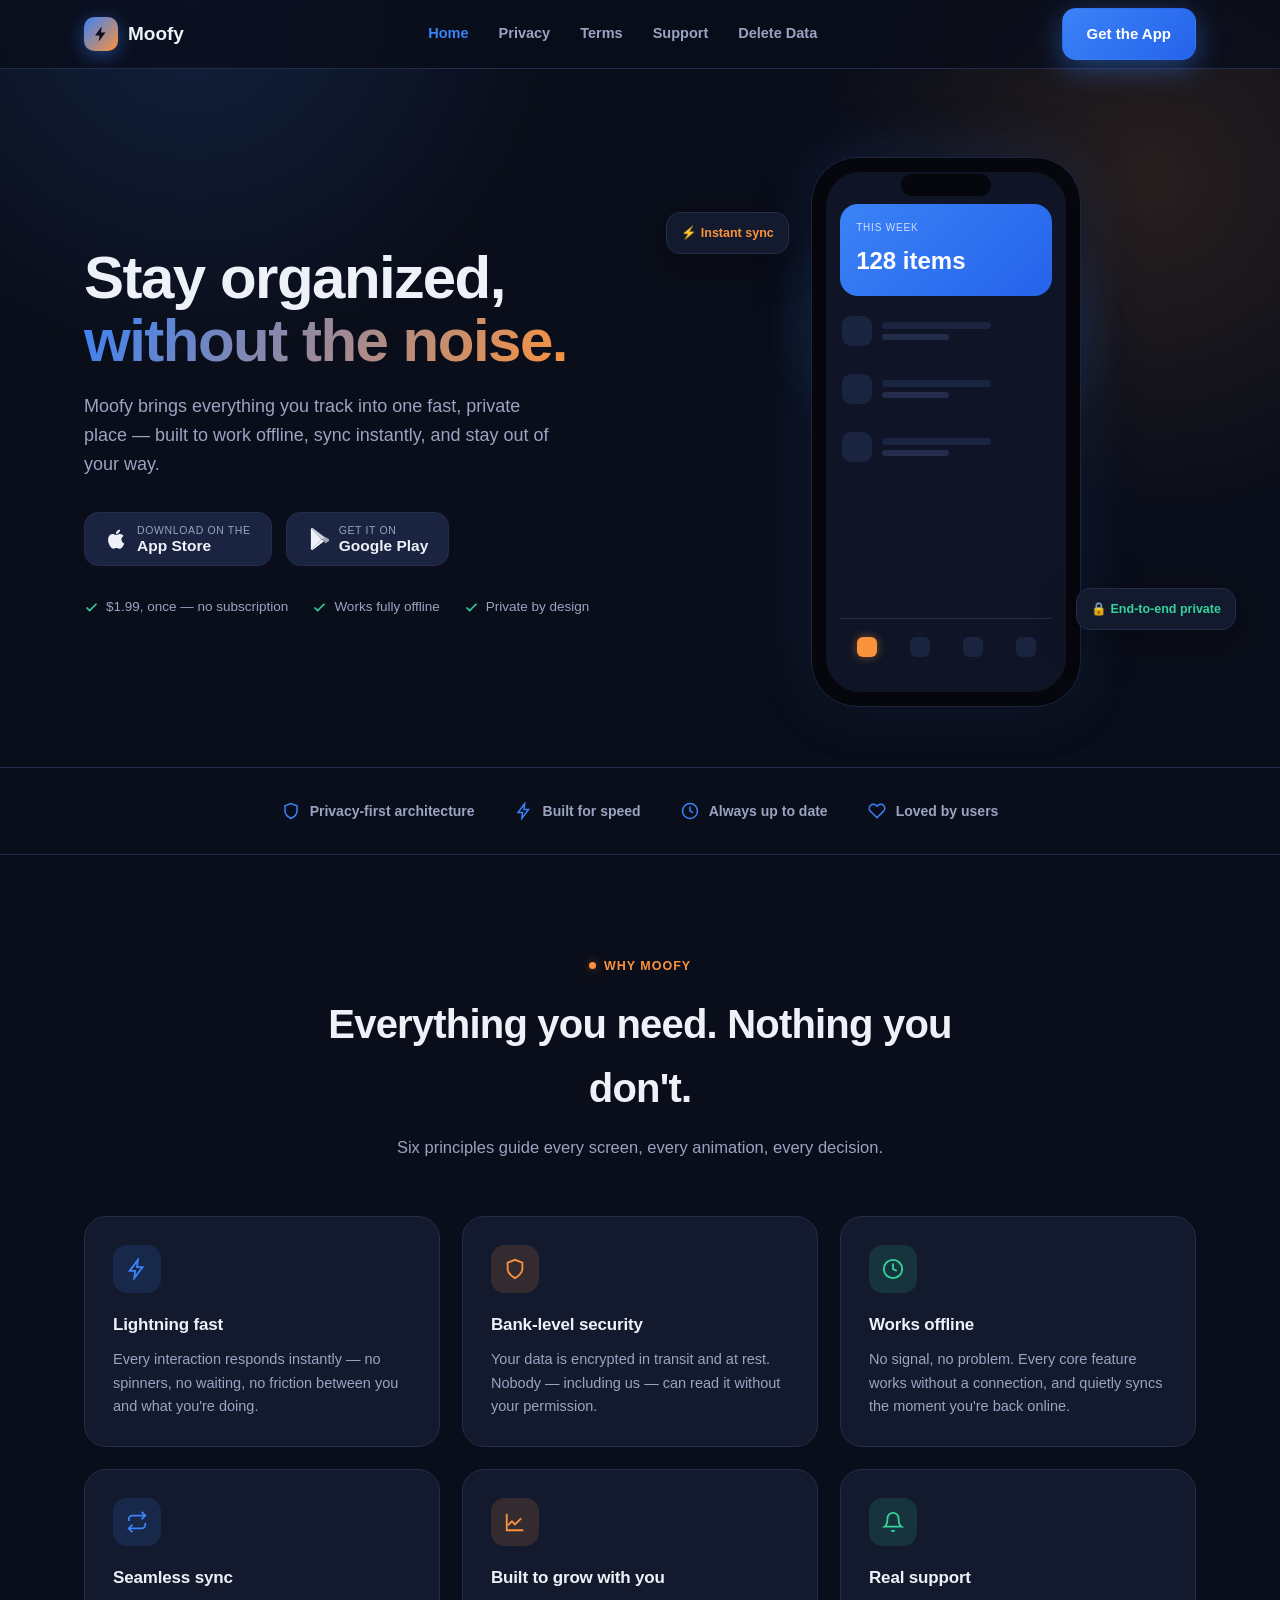
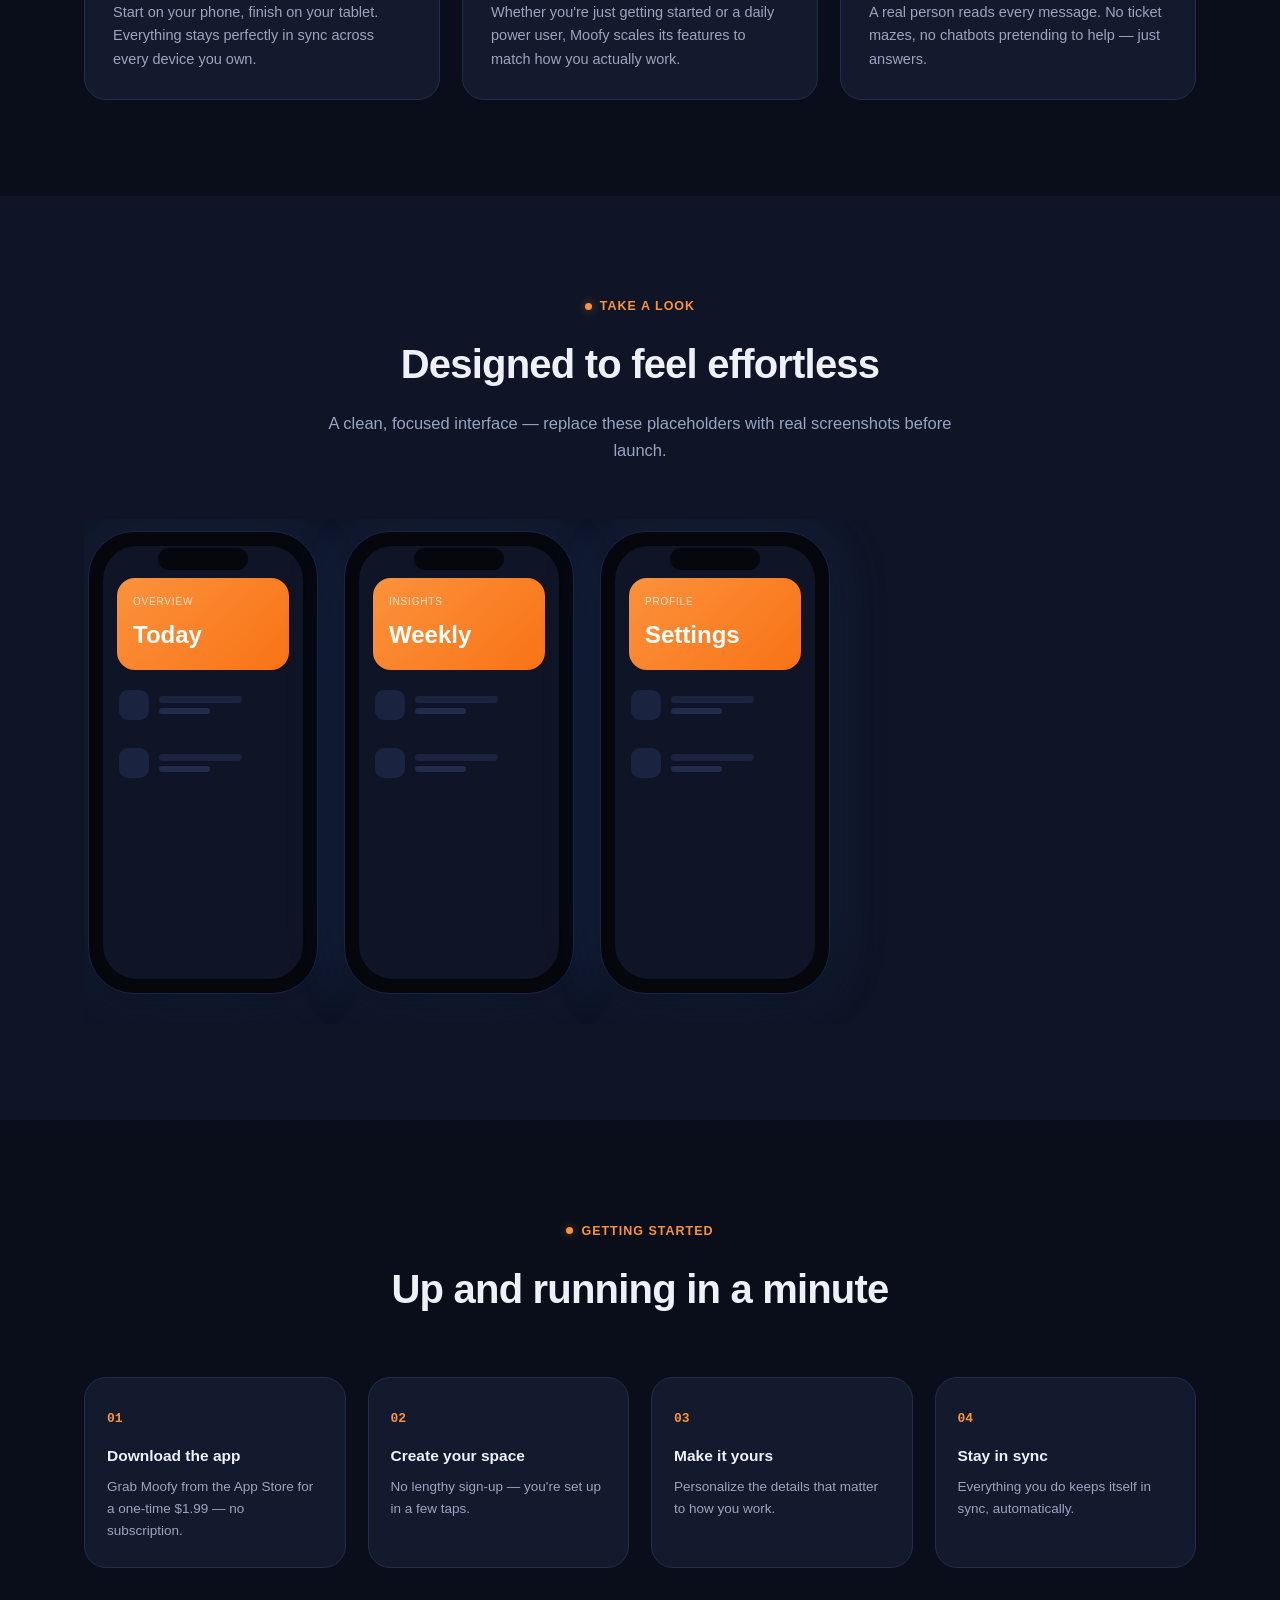
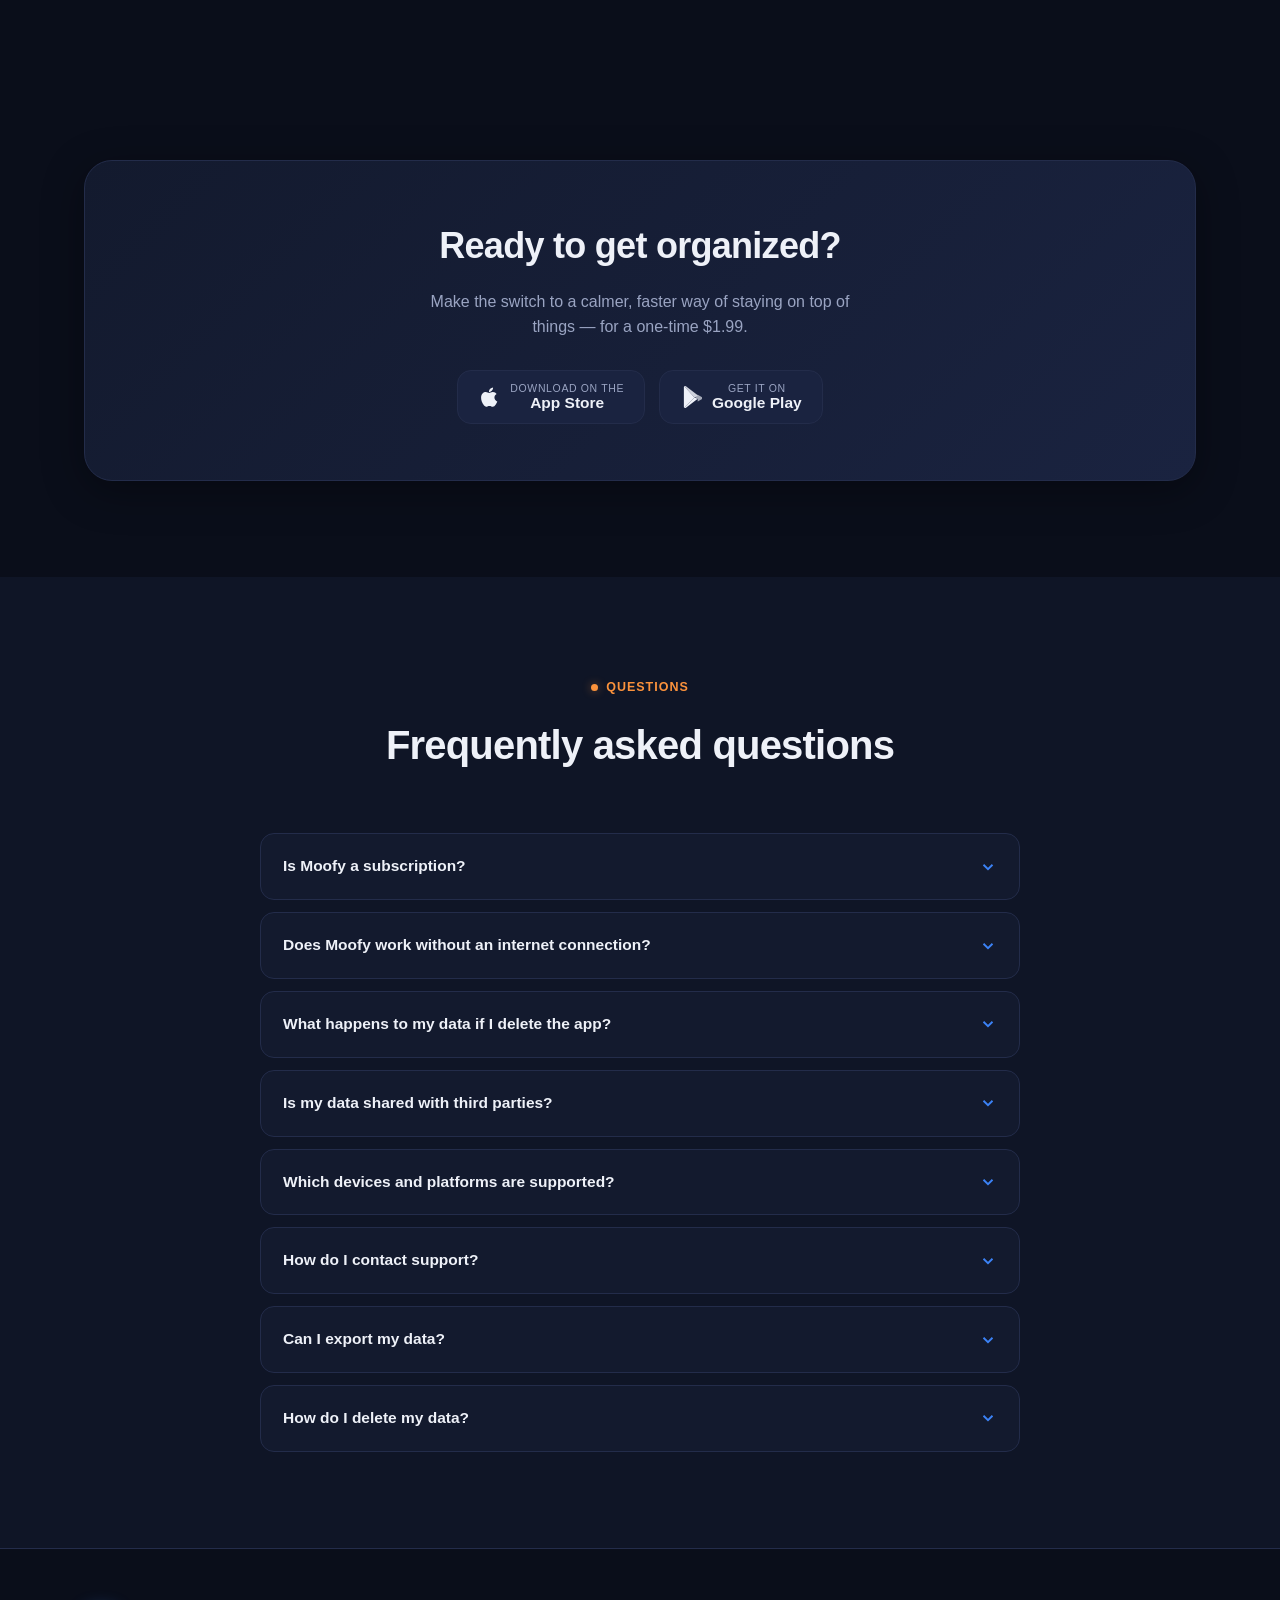
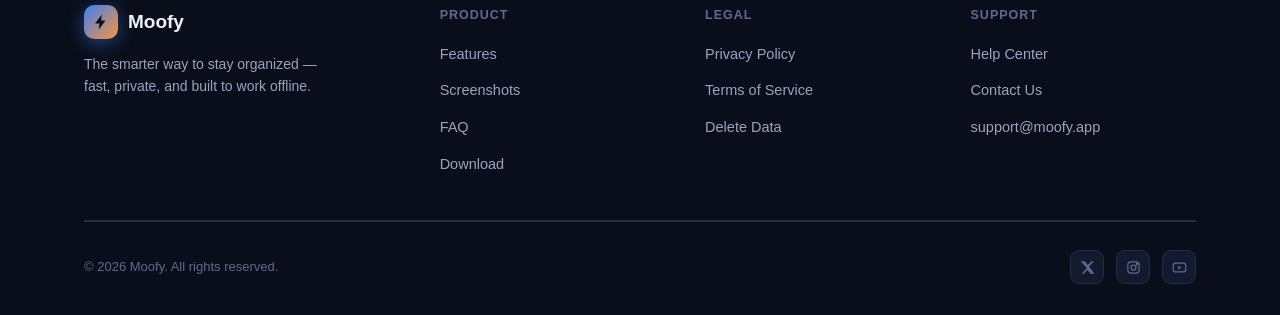
==== index.html @ 9ff7795d "Publish Moofy website Landing page, Privacy Policy, Terms of Service, Support, and Delete Data pages" ====
<!doctype html>
<html lang="en">
<head>
<meta charset="UTF-8" />
<meta name="viewport" content="width=device-width, initial-scale=1.0" />
<title>Moofy — The Smarter Way to Stay Organized</title>
<meta name="description" content="Moofy is a fast, secure, offline-ready app that keeps your data private and in sync everywhere. A one-time $1.99 purchase — no subscription, ever." />
<link rel="stylesheet" href="assets/css/style.css" />
</head>
<body>

<!-- ==========================================================================
     NAV — shared markup, repeated (not templated) on every page so the site
     works as plain static files with zero build step.
     ========================================================================== -->
<nav class="site-nav">
  <div class="wrap">
    <a class="brand" href="index.html">
      <span class="brand-mark">
        <svg viewBox="0 0 24 24" fill="none" stroke="#0a0e1a" stroke-width="2.5" stroke-linecap="round" stroke-linejoin="round">
          <path d="M13 2 4 14h6l-1 8 9-12h-6z" fill="#0a0e1a" stroke="none" />
        </svg>
      </span>
      Moofy
    </a>
    <ul class="nav-links" id="nav-links">
      <li><a href="index.html">Home</a></li>
      <li><a href="privacy.html">Privacy</a></li>
      <li><a href="terms.html">Terms</a></li>
      <li><a href="support.html">Support</a></li>
      <li><a href="delete-account.html">Delete Data</a></li>
    </ul>
    <div class="nav-cta">
      <a class="btn btn-primary" href="#download">Get the App</a>
    </div>
    <button class="nav-toggle" aria-label="Toggle navigation menu" aria-expanded="false">
      <svg viewBox="0 0 24 24" fill="none" stroke="currentColor" stroke-width="2" stroke-linecap="round"><path d="M3 6h18M3 12h18M3 18h18" /></svg>
    </button>
  </div>
</nav>

<!-- ==========================================================================
     HERO
     ========================================================================== -->
<header class="hero">
  <div class="wrap hero-grid">
    <div>
      <h1 class="hero-title">
        Stay organized,<br />
        <span class="gradient-text">without the noise.</span>
      </h1>
      <p class="hero-sub">
        Moofy brings everything you track into one fast, private place — built to work offline,
        sync instantly, and stay out of your way.
      </p>

      <div class="hero-actions" id="download">
        <div class="store-badges">
          <a class="store-badge" href="https://apps.apple.com/app/id6764759098" aria-label="Download on the App Store">
            <svg viewBox="0 0 384 512" fill="currentColor"><path d="M318.7 268.7c-.2-36.7 16.4-64.4 50-84.8-18.8-26.9-47.2-41.7-84.7-44.6-35.5-2.8-74.3 20.7-88.5 20.7-15 0-49.4-19.7-76.4-19.7C63.3 141 8 184.8 8 273.5c0 26.2 4.8 53.3 14.4 81.2 12.8 37.6 59 129.3 107.2 127.8 25.2-.6 43-17.9 75.8-17.9 31.8 0 48.3 17.9 76.4 17.9 48.6-.7 90.4-84.1 102.6-121.8-65.2-30.7-65.7-90-65.7-91.9zm-56.6-164.2c27.3-32.4 24.8-61.9 24-72.5-24.1 1.4-52 16.4-67.9 34.9-17.5 19.8-27.8 44.3-25.6 71.9 26.1 2 49.9-11.4 69.5-34.3z"/></svg>
            <span class="store-text"><small>Download on the</small><strong>App Store</strong></span>
          </a>
          <a class="store-badge" href="#" aria-label="Get it on Google Play">
            <svg viewBox="0 0 512 512" fill="currentColor"><path d="M99.6 8.7C93.4 15 90 24.6 90 37v438c0 12.4 3.4 22 9.6 28.3l1.5 1.4L336 269v-4.1L101.1 7.3l-1.5 1.4z"/><path d="M412 297.3l-76-45.1v-4.4l76-45.1 1.7 1 90 51.1c25.7 14.6 25.7 38.5 0 53.1l-90 51.1-1.7-1z" opacity="0.65"/><path d="M413.7 296.3 336 265 99.6 503.3c8.8 9.3 23.3 10.5 39.6 1.2l274.5-208.2z"/><path d="M413.7 215.7 139.2 7.5C122.9-1.8 108.4-.6 99.6 8.7L336 265l77.7-49.3z" opacity="0.85"/></svg>
            <span class="store-text"><small>Get it on</small><strong>Google Play</strong></span>
          </a>
        </div>
      </div>

      <div class="hero-meta">
        <span><svg viewBox="0 0 24 24" fill="none" stroke="currentColor" stroke-width="2.5"><path d="M20 6L9 17l-5-5"/></svg> $1.99, once — no subscription</span>
        <span><svg viewBox="0 0 24 24" fill="none" stroke="currentColor" stroke-width="2.5"><path d="M20 6L9 17l-5-5"/></svg> Works fully offline</span>
        <span><svg viewBox="0 0 24 24" fill="none" stroke="currentColor" stroke-width="2.5"><path d="M20 6L9 17l-5-5"/></svg> Private by design</span>
      </div>
    </div>

    <div class="phone-stage">
      <div class="phone-glow" aria-hidden="true"></div>
      <div class="hero-float a">⚡ Instant sync</div>
      <div class="hero-float b">🔒 End-to-end private</div>
      <div class="phone">
        <div class="phone-screen">
          <div class="phone-notch"></div>
          <div class="phone-body">
            <div class="phone-card">
              <div class="label">This Week</div>
              <div class="value">128 items</div>
            </div>
            <div class="phone-row"><div class="dot" style="background:#1a2340"></div><div class="lines"><div class="l1"></div><div class="l2"></div></div></div>
            <div class="phone-row"><div class="dot" style="background:#1a2340"></div><div class="lines"><div class="l1"></div><div class="l2"></div></div></div>
            <div class="phone-row"><div class="dot" style="background:#1a2340"></div><div class="lines"><div class="l1"></div><div class="l2"></div></div></div>
            <div class="phone-tabbar"><span></span><span></span><span></span><span></span></div>
          </div>
        </div>
      </div>
    </div>
  </div>
</header>

<!-- ==========================================================================
     TRUST BAR
     ========================================================================== -->
<div class="trust-bar">
  <div class="wrap">
    <div class="trust-item"><svg viewBox="0 0 24 24" fill="none" stroke="currentColor" stroke-width="2"><path d="M12 22s8-4 8-10V5l-8-3-8 3v7c0 6 8 10 8 10z"/></svg> Privacy-first architecture</div>
    <div class="trust-item"><svg viewBox="0 0 24 24" fill="none" stroke="currentColor" stroke-width="2"><path d="M13 2 4 14h6l-1 8 9-12h-6z"/></svg> Built for speed</div>
    <div class="trust-item"><svg viewBox="0 0 24 24" fill="none" stroke="currentColor" stroke-width="2"><circle cx="12" cy="12" r="10"/><path d="M12 6v6l4 2"/></svg> Always up to date</div>
    <div class="trust-item"><svg viewBox="0 0 24 24" fill="none" stroke="currentColor" stroke-width="2"><path d="M20.8 4.6a5.5 5.5 0 0 0-7.8 0L12 5.6l-1-1a5.5 5.5 0 0 0-7.8 7.8l1 1L12 21l7.8-7.8 1-1a5.5 5.5 0 0 0 0-7.6z"/></svg> Loved by users</div>
  </div>
</div>

<!-- ==========================================================================
     FEATURES
     ========================================================================== -->
<section id="features">
  <div class="wrap">
    <div class="section-head" data-reveal>
      <div class="kicker">Why Moofy</div>
      <h2>Everything you need. Nothing you don't.</h2>
      <p>Six principles guide every screen, every animation, every decision.</p>
    </div>

    <div class="features-grid">
      <div class="feature-card" data-reveal>
        <div class="feature-icon" style="background:rgba(59,130,246,0.14)">
          <svg viewBox="0 0 24 24" fill="none" stroke="#3b82f6" stroke-width="2"><path d="M13 2 4 14h6l-1 8 9-12h-6z"/></svg>
        </div>
        <h3>Lightning fast</h3>
        <p>Every interaction responds instantly — no spinners, no waiting, no friction between you and what you're doing.</p>
      </div>

      <div class="feature-card" data-reveal>
        <div class="feature-icon" style="background:rgba(251,146,60,0.14)">
          <svg viewBox="0 0 24 24" fill="none" stroke="#fb923c" stroke-width="2"><path d="M12 22s8-4 8-10V5l-8-3-8 3v7c0 6 8 10 8 10z"/></svg>
        </div>
        <h3>Bank-level security</h3>
        <p>Your data is encrypted in transit and at rest. Nobody — including us — can read it without your permission.</p>
      </div>

      <div class="feature-card" data-reveal>
        <div class="feature-icon" style="background:rgba(52,211,153,0.14)">
          <svg viewBox="0 0 24 24" fill="none" stroke="#34d399" stroke-width="2"><path d="M12 2a10 10 0 100 20 10 10 0 000-20z"/><path d="M12 6v6l4 2"/></svg>
        </div>
        <h3>Works offline</h3>
        <p>No signal, no problem. Every core feature works without a connection, and quietly syncs the moment you're back online.</p>
      </div>

      <div class="feature-card" data-reveal>
        <div class="feature-icon" style="background:rgba(59,130,246,0.14)">
          <svg viewBox="0 0 24 24" fill="none" stroke="#3b82f6" stroke-width="2"><path d="M17 1l4 4-4 4"/><path d="M3 11V9a4 4 0 014-4h14"/><path d="M7 23l-4-4 4-4"/><path d="M21 13v2a4 4 0 01-4 4H3"/></svg>
        </div>
        <h3>Seamless sync</h3>
        <p>Start on your phone, finish on your tablet. Everything stays perfectly in sync across every device you own.</p>
      </div>

      <div class="feature-card" data-reveal>
        <div class="feature-icon" style="background:rgba(251,146,60,0.14)">
          <svg viewBox="0 0 24 24" fill="none" stroke="#fb923c" stroke-width="2"><path d="M3 3v18h18"/><path d="M18.7 8 12 14.7l-3.3-3.4L4 15.7"/></svg>
        </div>
        <h3>Built to grow with you</h3>
        <p>Whether you're just getting started or a daily power user, Moofy scales its features to match how you actually work.</p>
      </div>

      <div class="feature-card" data-reveal>
        <div class="feature-icon" style="background:rgba(52,211,153,0.14)">
          <svg viewBox="0 0 24 24" fill="none" stroke="#34d399" stroke-width="2"><path d="M18 8a6 6 0 00-12 0c0 7-3 9-3 9h18s-3-2-3-9"/><path d="M13.73 21a2 2 0 01-3.46 0"/></svg>
        </div>
        <h3>Real support</h3>
        <p>A real person reads every message. No ticket mazes, no chatbots pretending to help — just answers.</p>
      </div>
    </div>
  </div>
</section>

<!-- ==========================================================================
     SCREENSHOTS
     ========================================================================== -->
<section id="screenshots" style="background:var(--bg-elevated)">
  <div class="wrap">
    <div class="section-head" data-reveal>
      <div class="kicker">Take a look</div>
      <h2>Designed to feel effortless</h2>
      <p>A clean, focused interface — replace these placeholders with real screenshots before launch.</p>
    </div>

    <div class="screens-strip" data-reveal>
      <div class="phone">
        <div class="phone-screen">
          <div class="phone-notch"></div>
          <div class="phone-body">
            <div class="phone-card"><div class="label">Overview</div><div class="value">Today</div></div>
            <div class="phone-row"><div class="dot" style="background:#1a2340"></div><div class="lines"><div class="l1"></div><div class="l2"></div></div></div>
            <div class="phone-row"><div class="dot" style="background:#1a2340"></div><div class="lines"><div class="l1"></div><div class="l2"></div></div></div>
          </div>
        </div>
      </div>
      <div class="phone">
        <div class="phone-screen">
          <div class="phone-notch"></div>
          <div class="phone-body">
            <div class="phone-card"><div class="label">Insights</div><div class="value">Weekly</div></div>
            <div class="phone-row"><div class="dot" style="background:#1a2340"></div><div class="lines"><div class="l1"></div><div class="l2"></div></div></div>
            <div class="phone-row"><div class="dot" style="background:#1a2340"></div><div class="lines"><div class="l1"></div><div class="l2"></div></div></div>
          </div>
        </div>
      </div>
      <div class="phone">
        <div class="phone-screen">
          <div class="phone-notch"></div>
          <div class="phone-body">
            <div class="phone-card"><div class="label">Profile</div><div class="value">Settings</div></div>
            <div class="phone-row"><div class="dot" style="background:#1a2340"></div><div class="lines"><div class="l1"></div><div class="l2"></div></div></div>
            <div class="phone-row"><div class="dot" style="background:#1a2340"></div><div class="lines"><div class="l1"></div><div class="l2"></div></div></div>
          </div>
        </div>
      </div>
    </div>
  </div>
</section>

<!-- ==========================================================================
     HOW IT WORKS
     ========================================================================== -->
<section id="how-it-works">
  <div class="wrap">
    <div class="section-head" data-reveal>
      <div class="kicker">Getting started</div>
      <h2>Up and running in a minute</h2>
    </div>

    <div class="steps-grid">
      <div class="step-card" data-reveal>
        <span class="step-num">01</span>
        <h3>Download the app</h3>
        <p>Grab Moofy from the App Store for a one-time $1.99 — no subscription.</p>
      </div>
      <div class="step-card" data-reveal>
        <span class="step-num">02</span>
        <h3>Create your space</h3>
        <p>No lengthy sign-up — you're set up in a few taps.</p>
      </div>
      <div class="step-card" data-reveal>
        <span class="step-num">03</span>
        <h3>Make it yours</h3>
        <p>Personalize the details that matter to how you work.</p>
      </div>
      <div class="step-card" data-reveal>
        <span class="step-num">04</span>
        <h3>Stay in sync</h3>
        <p>Everything you do keeps itself in sync, automatically.</p>
      </div>
    </div>
  </div>
</section>

<!-- ==========================================================================
     CTA BAND
     ========================================================================== -->
<section>
  <div class="wrap">
    <div class="cta-band" data-reveal>
      <h2>Ready to get organized?</h2>
      <p>Make the switch to a calmer, faster way of staying on top of things — for a one-time $1.99.</p>
      <div class="store-badges">
        <a class="store-badge" href="https://apps.apple.com/app/id6764759098" aria-label="Download on the App Store">
          <svg viewBox="0 0 384 512" fill="currentColor"><path d="M318.7 268.7c-.2-36.7 16.4-64.4 50-84.8-18.8-26.9-47.2-41.7-84.7-44.6-35.5-2.8-74.3 20.7-88.5 20.7-15 0-49.4-19.7-76.4-19.7C63.3 141 8 184.8 8 273.5c0 26.2 4.8 53.3 14.4 81.2 12.8 37.6 59 129.3 107.2 127.8 25.2-.6 43-17.9 75.8-17.9 31.8 0 48.3 17.9 76.4 17.9 48.6-.7 90.4-84.1 102.6-121.8-65.2-30.7-65.7-90-65.7-91.9zm-56.6-164.2c27.3-32.4 24.8-61.9 24-72.5-24.1 1.4-52 16.4-67.9 34.9-17.5 19.8-27.8 44.3-25.6 71.9 26.1 2 49.9-11.4 69.5-34.3z"/></svg>
          <span class="store-text"><small>Download on the</small><strong>App Store</strong></span>
        </a>
        <a class="store-badge" href="#" aria-label="Get it on Google Play">
          <svg viewBox="0 0 512 512" fill="currentColor"><path d="M99.6 8.7C93.4 15 90 24.6 90 37v438c0 12.4 3.4 22 9.6 28.3l1.5 1.4L336 269v-4.1L101.1 7.3l-1.5 1.4z"/><path d="M412 297.3l-76-45.1v-4.4l76-45.1 1.7 1 90 51.1c25.7 14.6 25.7 38.5 0 53.1l-90 51.1-1.7-1z" opacity="0.65"/><path d="M413.7 296.3 336 265 99.6 503.3c8.8 9.3 23.3 10.5 39.6 1.2l274.5-208.2z"/><path d="M413.7 215.7 139.2 7.5C122.9-1.8 108.4-.6 99.6 8.7L336 265l77.7-49.3z" opacity="0.85"/></svg>
          <span class="store-text"><small>Get it on</small><strong>Google Play</strong></span>
        </a>
      </div>
    </div>
  </div>
</section>

<!-- ==========================================================================
     FAQ
     ========================================================================== -->
<section id="faq" style="background:var(--bg-elevated)">
  <div class="wrap">
    <div class="section-head" data-reveal>
      <div class="kicker">Questions</div>
      <h2>Frequently asked questions</h2>
    </div>

    <div class="faq-list" data-reveal>
      <div class="faq-item">
        <button class="faq-question" aria-expanded="false">
          Is Moofy a subscription?
          <svg class="chev" viewBox="0 0 24 24" fill="none" stroke="currentColor" stroke-width="2.5"><path d="M6 9l6 6 6-6"/></svg>
        </button>
        <div class="faq-answer"><div class="faq-answer-inner">No — Moofy is a single one-time purchase. Every feature is included from the moment you buy it, with no subscription and no separate unlock.</div></div>
      </div>

      <div class="faq-item">
        <button class="faq-question" aria-expanded="false">
          Does Moofy work without an internet connection?
          <svg class="chev" viewBox="0 0 24 24" fill="none" stroke="currentColor" stroke-width="2.5"><path d="M6 9l6 6 6-6"/></svg>
        </button>
        <div class="faq-answer"><div class="faq-answer-inner">Yes. Core functionality works fully offline. When you're back online, anything you did offline syncs automatically in the background.</div></div>
      </div>

      <div class="faq-item">
        <button class="faq-question" aria-expanded="false">
          What happens to my data if I delete the app?
          <svg class="chev" viewBox="0 0 24 24" fill="none" stroke="currentColor" stroke-width="2.5"><path d="M6 9l6 6 6-6"/></svg>
        </button>
        <div class="faq-answer"><div class="faq-answer-inner">Moofy has no accounts, so simply deleting the app leaves your synced iCloud copy in place in case you reinstall. See our <a class="inline-link" href="delete-account.html">Delete Data</a> page for how to permanently erase everything, in the app or via iCloud.</div></div>
      </div>

      <div class="faq-item">
        <button class="faq-question" aria-expanded="false">
          Is my data shared with third parties?
          <svg class="chev" viewBox="0 0 24 24" fill="none" stroke="currentColor" stroke-width="2.5"><path d="M6 9l6 6 6-6"/></svg>
        </button>
        <div class="faq-answer"><div class="faq-answer-inner">We don't sell your personal data. Any third-party services we use are limited to what's necessary to operate the app (like cloud storage or crash reporting) and are disclosed in our <a class="inline-link" href="privacy.html">Privacy Policy</a>.</div></div>
      </div>

      <div class="faq-item">
        <button class="faq-question" aria-expanded="false">
          Which devices and platforms are supported?
          <svg class="chev" viewBox="0 0 24 24" fill="none" stroke="currentColor" stroke-width="2.5"><path d="M6 9l6 6 6-6"/></svg>
        </button>
        <div class="faq-answer"><div class="faq-answer-inner">Moofy is available on iOS via the App Store and Android via Google Play, with your data kept in sync across both.</div></div>
      </div>

      <div class="faq-item">
        <button class="faq-question" aria-expanded="false">
          How do I contact support?
          <svg class="chev" viewBox="0 0 24 24" fill="none" stroke="currentColor" stroke-width="2.5"><path d="M6 9l6 6 6-6"/></svg>
        </button>
        <div class="faq-answer"><div class="faq-answer-inner">Visit our <a class="inline-link" href="support.html">Support</a> page for the contact form, troubleshooting FAQ, and our direct support email.</div></div>
      </div>

      <div class="faq-item">
        <button class="faq-question" aria-expanded="false">
          Can I export my data?
          <svg class="chev" viewBox="0 0 24 24" fill="none" stroke="currentColor" stroke-width="2.5"><path d="M6 9l6 6 6-6"/></svg>
        </button>
        <div class="faq-answer"><div class="faq-answer-inner">Yes — you can request an export of your data at any time from within the app, or by contacting support directly.</div></div>
      </div>

      <div class="faq-item">
        <button class="faq-question" aria-expanded="false">
          How do I delete my data?
          <svg class="chev" viewBox="0 0 24 24" fill="none" stroke="currentColor" stroke-width="2.5"><path d="M6 9l6 6 6-6"/></svg>
        </button>
        <div class="faq-answer"><div class="faq-answer-inner">Moofy has no accounts, so there's no request to submit — head to our <a class="inline-link" href="delete-account.html">Delete Data</a> page for the direct, in-app way to permanently erase everything yourself.</div></div>
      </div>
    </div>
  </div>
</section>

<!-- ==========================================================================
     FOOTER
     ========================================================================== -->
<footer class="site-footer">
  <div class="wrap">
    <div class="footer-grid">
      <div class="footer-brand">
        <a class="brand" href="index.html">
          <span class="brand-mark">
            <svg viewBox="0 0 24 24" fill="none"><path d="M13 2 4 14h6l-1 8 9-12h-6z" fill="#0a0e1a" /></svg>
          </span>
          Moofy
        </a>
        <p>The smarter way to stay organized — fast, private, and built to work offline.</p>
      </div>

      <div class="footer-col">
        <h4>Product</h4>
        <ul>
          <li><a href="index.html#features">Features</a></li>
          <li><a href="index.html#screenshots">Screenshots</a></li>
          <li><a href="index.html#faq">FAQ</a></li>
          <li><a href="index.html#download">Download</a></li>
        </ul>
      </div>

      <div class="footer-col">
        <h4>Legal</h4>
        <ul>
          <li><a href="privacy.html">Privacy Policy</a></li>
          <li><a href="terms.html">Terms of Service</a></li>
          <li><a href="delete-account.html">Delete Data</a></li>
        </ul>
      </div>

      <div class="footer-col">
        <h4>Support</h4>
        <ul>
          <li><a href="support.html">Help Center</a></li>
          <li><a href="support.html#contact-form">Contact Us</a></li>
          <li><a href="mailto:support@moofy.app">support@moofy.app</a></li>
        </ul>
      </div>
    </div>

    <div class="divider"></div>

    <div class="footer-bottom">
      <span>© <span data-year></span> Moofy. All rights reserved.</span>
      <div class="footer-social">
        <a href="#" aria-label="X (Twitter)"><svg viewBox="0 0 24 24" fill="currentColor"><path d="M18.9 2H22l-7.6 8.7L23.3 22H16.9l-5-6.5L6 22H2.9l8.1-9.3L1 2h6.6l4.5 6 6.8-6z"/></svg></a>
        <a href="#" aria-label="Instagram"><svg viewBox="0 0 24 24" fill="none" stroke="currentColor" stroke-width="2"><rect x="3" y="3" width="18" height="18" rx="5"/><circle cx="12" cy="12" r="4"/><circle cx="17.5" cy="6.5" r="1"/></svg></a>
        <a href="#" aria-label="YouTube"><svg viewBox="0 0 24 24" fill="none" stroke="currentColor" stroke-width="2"><rect x="2" y="5" width="20" height="14" rx="4"/><path d="M10 9l5 3-5 3z" fill="currentColor" stroke="none"/></svg></a>
      </div>
    </div>
  </div>
</footer>

<script src="assets/js/main.js"></script>
</body>
</html>
---- assets/css/style.css ----
/* ==========================================================================
   Nova — Universal App Website Template
   Theme: blue + orange "high-tech" with glow effects
   Vanilla CSS only — no build step, no framework, safe to deploy anywhere.
   ========================================================================== */

/* ---- Design tokens ------------------------------------------------------ */
:root {
  /* Base surfaces */
  --bg: #0a0e1a;
  --bg-elevated: #0f1526;
  --surface: #131a2e;
  --surface-2: #1a2340;
  --border: #232c4a;

  /* Text */
  --text: #eef1f8;
  --text-muted: #9aa4c2;
  --text-faint: #5f6a91;

  /* Brand */
  --blue: #3b82f6;
  --blue-strong: #2563eb;
  --blue-glow: rgba(59, 130, 246, 0.45);
  --orange: #fb923c;
  --orange-strong: #f97316;
  --orange-glow: rgba(251, 146, 60, 0.45);

  /* Semantic */
  --good: #34d399;
  --radius-sm: 8px;
  --radius-md: 14px;
  --radius-lg: 22px;
  --shadow-card: 0 10px 40px rgba(0, 0, 0, 0.35);
  --max-width: 1160px;
}

/* ---- Reset --------------------------------------------------------------- */
*, *::before, *::after { box-sizing: border-box; }
html { scroll-behavior: smooth; }
body {
  margin: 0;
  background: var(--bg);
  color: var(--text);
  font-family: -apple-system, BlinkMacSystemFont, "Segoe UI", Roboto, Helvetica, Arial, sans-serif;
  line-height: 1.6;
  -webkit-font-smoothing: antialiased;
  overflow-x: hidden;
}
img, svg { max-width: 100%; display: block; }
a { color: inherit; text-decoration: none; }
ul { margin: 0; padding: 0; list-style: none; }
h1, h2, h3, h4, p { margin: 0; }
button { font: inherit; cursor: pointer; }

/* Background: subtle radial glow field, fixed so it doesn't repeat per section */
body {
  background-image:
    radial-gradient(600px circle at 15% 0%, rgba(59, 130, 246, 0.16), transparent 60%),
    radial-gradient(600px circle at 90% 20%, rgba(251, 146, 60, 0.12), transparent 55%);
  background-attachment: fixed;
  background-repeat: no-repeat;
}

.wrap {
  max-width: var(--max-width);
  margin: 0 auto;
  padding: 0 24px;
}

.mono {
  font-family: ui-monospace, SFMono-Regular, Menlo, Consolas, monospace;
  letter-spacing: 0.02em;
}

/* ---- Buttons -------------------------------------------------------------- */
.btn {
  display: inline-flex;
  align-items: center;
  justify-content: center;
  gap: 8px;
  padding: 13px 24px;
  border-radius: var(--radius-md);
  font-weight: 700;
  font-size: 15px;
  border: 1px solid transparent;
  transition: transform 0.18s ease, box-shadow 0.18s ease, border-color 0.18s ease;
  white-space: nowrap;
}
.btn:hover { transform: translateY(-2px); }

.btn-primary {
  background: linear-gradient(135deg, var(--blue) 0%, var(--blue-strong) 100%);
  color: #ffffff;
  box-shadow: 0 8px 30px var(--blue-glow);
}
.btn-primary:hover { box-shadow: 0 12px 40px var(--blue-glow); }

.btn-accent {
  background: linear-gradient(135deg, var(--orange) 0%, var(--orange-strong) 100%);
  color: #10131f;
  box-shadow: 0 8px 30px var(--orange-glow);
}
.btn-accent:hover { box-shadow: 0 12px 40px var(--orange-glow); }

.btn-ghost {
  background: var(--surface);
  color: var(--text);
  border-color: var(--border);
}
.btn-ghost:hover { border-color: var(--blue); }

.btn-block { width: 100%; }

/* Store badges (drawn in CSS/SVG — no external image dependency) */
.store-badges { display: flex; flex-wrap: wrap; gap: 14px; }
.store-badge {
  display: inline-flex;
  align-items: center;
  gap: 10px;
  padding: 11px 20px;
  border-radius: var(--radius-md);
  background: var(--surface-2);
  border: 1px solid var(--border);
  transition: border-color 0.18s ease, transform 0.18s ease;
}
.store-badge:hover { border-color: var(--blue); transform: translateY(-2px); }
.store-badge svg { width: 22px; height: 22px; flex-shrink: 0; }
.store-badge .store-text { display: flex; flex-direction: column; line-height: 1.15; }
.store-badge .store-text small { font-size: 10.5px; color: var(--text-muted); text-transform: uppercase; letter-spacing: 0.06em; }
.store-badge .store-text strong { font-size: 15.5px; }

/* ---- Nav ------------------------------------------------------------------ */
.site-nav {
  position: sticky;
  top: 0;
  z-index: 50;
  background: rgba(10, 14, 26, 0.78);
  backdrop-filter: blur(16px);
  -webkit-backdrop-filter: blur(16px);
  border-bottom: 1px solid var(--border);
}
.site-nav .wrap {
  display: flex;
  align-items: center;
  justify-content: space-between;
  height: 68px;
}
.brand {
  display: flex;
  align-items: center;
  gap: 10px;
  font-weight: 800;
  font-size: 19px;
}
.brand-mark {
  width: 34px;
  height: 34px;
  border-radius: 10px;
  background: linear-gradient(135deg, var(--blue) 0%, var(--orange) 100%);
  display: flex;
  align-items: center;
  justify-content: center;
  box-shadow: 0 4px 18px var(--blue-glow);
  flex-shrink: 0;
}
.brand-mark svg { width: 18px; height: 18px; }

.nav-links {
  display: flex;
  align-items: center;
  gap: 30px;
  font-size: 14.5px;
  font-weight: 600;
  color: var(--text-muted);
}
.nav-links a:hover { color: var(--text); }
.nav-links a.active { color: var(--blue); }

.nav-cta { display: flex; align-items: center; gap: 12px; }
.nav-toggle {
  display: none;
  background: transparent;
  border: 1px solid var(--border);
  border-radius: 8px;
  width: 40px;
  height: 40px;
  align-items: center;
  justify-content: center;
  color: var(--text);
}
.nav-toggle svg { width: 20px; height: 20px; }

@media (max-width: 860px) {
  .nav-links {
    position: fixed; inset: 68px 0 0 0; height: calc(100vh - 68px);
    flex-direction: column; align-items: flex-start; gap: 4px;
    background: var(--bg-elevated); padding: 20px 24px;
    transform: translateX(100%); transition: transform 0.25s ease;
    overflow-y: auto;
  }
  .nav-links.open { transform: translateX(0); }
  .nav-links a { width: 100%; padding: 14px 0; border-bottom: 1px solid var(--border); }
  .nav-cta { display: none; }
  .nav-toggle { display: inline-flex; }
}

/* ---- Sections -------------------------------------------------------------- */
section { padding: 96px 0; position: relative; }
.section-head { max-width: 640px; margin: 0 auto 56px; text-align: center; }
.kicker {
  display: inline-flex; align-items: center; gap: 8px;
  font-size: 12.5px; font-weight: 700; letter-spacing: 0.08em; text-transform: uppercase;
  color: var(--orange); margin-bottom: 16px;
}
.kicker::before { content: ""; width: 7px; height: 7px; border-radius: 50%; background: var(--orange); box-shadow: 0 0 10px var(--orange-glow); }
.section-head h2 { font-size: clamp(28px, 3.6vw, 40px); letter-spacing: -0.02em; margin-bottom: 14px; }
.section-head p { font-size: 16.5px; color: var(--text-muted); }

/* ---- Hero -------------------------------------------------------------- */
.hero { padding: 88px 0 60px; overflow: hidden; }
.hero-grid {
  display: grid; grid-template-columns: 1.05fr 0.95fr; gap: 60px; align-items: center;
}
@media (max-width: 900px) { .hero-grid { grid-template-columns: 1fr; gap: 48px; } }

.hero-title {
  font-size: clamp(38px, 5.4vw, 60px); line-height: 1.05; letter-spacing: -0.025em;
  margin-bottom: 20px;
}
.hero-title .gradient-text {
  background: linear-gradient(120deg, var(--blue) 0%, var(--orange) 100%);
  -webkit-background-clip: text; background-clip: text; color: transparent;
}
.hero-sub { font-size: 18px; color: var(--text-muted); max-width: 48ch; margin-bottom: 34px; }
.hero-actions { display: flex; flex-wrap: wrap; gap: 14px; margin-bottom: 30px; }
.hero-meta { display: flex; flex-wrap: wrap; gap: 24px; font-size: 13.5px; color: var(--text-muted); }
.hero-meta span { display: flex; align-items: center; gap: 7px; }
.hero-meta svg { width: 15px; height: 15px; color: var(--good); flex-shrink: 0; }

/* Phone mockup — pure CSS, no external image assets required */
.phone-stage { display: flex; justify-content: center; position: relative; }
.phone-glow {
  position: absolute; width: 340px; height: 340px; border-radius: 50%;
  background: radial-gradient(circle, var(--blue-glow), transparent 70%);
  filter: blur(10px); z-index: 0;
}
.phone {
  position: relative; z-index: 1;
  width: 270px; border-radius: 46px; background: #05070d;
  padding: 14px; box-shadow: var(--shadow-card), 0 0 60px rgba(59, 130, 246, 0.18);
  border: 1px solid #1c2440;
}
.phone-screen {
  border-radius: 34px; overflow: hidden; background: var(--bg-elevated);
  aspect-ratio: 9 / 19.5; display: flex; flex-direction: column;
}
.phone-notch { height: 26px; display: flex; align-items: center; justify-content: center; }
.phone-notch::before { content: ""; width: 90px; height: 22px; border-radius: 12px; background: #05070d; }
.phone-body { flex: 1; padding: 6px 14px 18px; display: flex; flex-direction: column; gap: 12px; }
.phone-card {
  background: linear-gradient(135deg, var(--blue) 0%, var(--blue-strong) 100%);
  border-radius: 18px; padding: 16px; color: #fff;
}
.phone-card .label { font-size: 10px; text-transform: uppercase; letter-spacing: 0.08em; opacity: 0.75; margin-bottom: 6px; }
.phone-card .value { font-size: 24px; font-weight: 800; }
.phone-row { display: flex; align-items: center; gap: 10px; padding: 8px 2px; }
.phone-row .dot { width: 30px; height: 30px; border-radius: 9px; flex-shrink: 0; }
.phone-row .lines { flex: 1; display: flex; flex-direction: column; gap: 5px; }
.phone-row .l1 { height: 7px; width: 65%; border-radius: 4px; background: var(--surface-2); }
.phone-row .l2 { height: 6px; width: 40%; border-radius: 3px; background: var(--border); }
.phone-tabbar { height: 56px; margin-top: auto; display: flex; align-items: center; justify-content: space-around; border-top: 1px solid var(--border); }
.phone-tabbar span { width: 20px; height: 20px; border-radius: 6px; background: var(--surface-2); }
.phone-tabbar span:first-child { background: var(--orange); box-shadow: 0 0 10px var(--orange-glow); }

.hero-float {
  position: absolute; z-index: 2; display: flex; align-items: center; gap: 8px;
  background: var(--surface); border: 1px solid var(--border); border-radius: 14px;
  padding: 10px 14px; font-size: 12.5px; font-weight: 700; box-shadow: var(--shadow-card);
}
.hero-float.a { top: 10%; left: -6%; color: var(--orange); }
.hero-float.b { bottom: 14%; right: -8%; color: var(--good); }
@media (max-width: 900px) { .hero-float { display: none; } }

/* ---- Trust bar ----------------------------------------------------------- */
.trust-bar { padding: 32px 0; border-top: 1px solid var(--border); border-bottom: 1px solid var(--border); }
.trust-bar .wrap { display: flex; flex-wrap: wrap; justify-content: center; gap: 40px; }
.trust-item { display: flex; align-items: center; gap: 10px; color: var(--text-muted); font-size: 14px; font-weight: 600; }
.trust-item svg { width: 18px; height: 18px; color: var(--blue); }

/* ---- Features -------------------------------------------------------------- */
.features-grid { display: grid; grid-template-columns: repeat(3, 1fr); gap: 22px; }
@media (max-width: 900px) { .features-grid { grid-template-columns: repeat(2, 1fr); } }
@media (max-width: 600px) { .features-grid { grid-template-columns: 1fr; } }

.feature-card {
  background: var(--surface); border: 1px solid var(--border); border-radius: var(--radius-lg);
  padding: 28px; transition: border-color 0.2s ease, transform 0.2s ease;
}
.feature-card:hover { border-color: var(--blue); transform: translateY(-3px); }
.feature-icon {
  width: 48px; height: 48px; border-radius: 14px; display: flex; align-items: center; justify-content: center;
  margin-bottom: 18px;
}
.feature-icon svg { width: 22px; height: 22px; }
.feature-card h3 { font-size: 17px; margin-bottom: 10px; letter-spacing: -0.01em; }
.feature-card p { font-size: 14.5px; color: var(--text-muted); }

/* ---- Screenshots ------------------------------------------------------------ */
.screens-strip {
  display: flex; gap: 26px; overflow-x: auto; padding: 12px 4px 30px;
  scroll-snap-type: x proximity;
}
.screens-strip .phone { flex-shrink: 0; scroll-snap-align: center; width: 230px; }
.screens-strip .phone-card { background: linear-gradient(135deg, var(--orange) 0%, var(--orange-strong) 100%); }

/* ---- Steps / How it works ---------------------------------------------------- */
.steps-grid { display: grid; grid-template-columns: repeat(4, 1fr); gap: 22px; }
@media (max-width: 900px) { .steps-grid { grid-template-columns: repeat(2, 1fr); } }
@media (max-width: 560px) { .steps-grid { grid-template-columns: 1fr; } }
.step-card { position: relative; padding: 26px 22px; background: var(--surface); border: 1px solid var(--border); border-radius: var(--radius-lg); }
.step-num {
  font-family: ui-monospace, monospace; font-size: 13px; font-weight: 700; color: var(--orange);
  margin-bottom: 14px; display: inline-block;
}
.step-card h3 { font-size: 15.5px; margin-bottom: 8px; }
.step-card p { font-size: 13.5px; color: var(--text-muted); }

/* ---- Pricing-ish CTA band ----------------------------------------------------- */
.cta-band {
  background: linear-gradient(135deg, var(--surface) 0%, var(--surface-2) 100%);
  border: 1px solid var(--border); border-radius: 28px; padding: 56px 40px; text-align: center;
  box-shadow: var(--shadow-card);
}
.cta-band h2 { font-size: clamp(26px, 3.4vw, 36px); margin-bottom: 14px; letter-spacing: -0.02em; }
.cta-band p { color: var(--text-muted); font-size: 16px; margin-bottom: 30px; max-width: 52ch; margin-left: auto; margin-right: auto; }
.cta-band .store-badges { justify-content: center; }

/* ---- FAQ (accordion) ---------------------------------------------------------- */
.faq-list { max-width: 760px; margin: 0 auto; display: flex; flex-direction: column; gap: 12px; }
.faq-item { background: var(--surface); border: 1px solid var(--border); border-radius: var(--radius-md); overflow: hidden; }
.faq-question {
  width: 100%; display: flex; align-items: center; justify-content: space-between; gap: 16px;
  padding: 20px 22px; background: transparent; border: none; color: var(--text);
  font-size: 15.5px; font-weight: 700; text-align: left;
}
.faq-question .chev { width: 18px; height: 18px; color: var(--blue); transition: transform 0.25s ease; flex-shrink: 0; }
.faq-item.open .faq-question .chev { transform: rotate(180deg); }
.faq-answer { max-height: 0; overflow: hidden; transition: max-height 0.3s ease; }
.faq-answer-inner { padding: 0 22px 20px; color: var(--text-muted); font-size: 14.5px; line-height: 1.65; }
.faq-item.open .faq-answer { max-height: 400px; }

/* ---- Footer -------------------------------------------------------------------- */
.site-footer { border-top: 1px solid var(--border); padding: 56px 0 32px; }
.footer-grid { display: grid; grid-template-columns: 1.4fr repeat(3, 1fr); gap: 40px; margin-bottom: 44px; }
@media (max-width: 760px) { .footer-grid { grid-template-columns: 1fr 1fr; } }
.footer-brand p { color: var(--text-muted); font-size: 14px; margin-top: 14px; max-width: 32ch; }
.footer-col h4 { font-size: 12.5px; text-transform: uppercase; letter-spacing: 0.08em; color: var(--text-faint); margin-bottom: 16px; }
.footer-col ul { display: flex; flex-direction: column; gap: 11px; }
.footer-col a { font-size: 14.5px; color: var(--text-muted); }
.footer-col a:hover { color: var(--blue); }
.footer-bottom {
  display: flex; flex-wrap: wrap; align-items: center; justify-content: space-between; gap: 14px;
  padding-top: 28px; border-top: 1px solid var(--border);
  font-size: 13px; color: var(--text-faint);
}
.footer-social { display: flex; gap: 12px; }
.footer-social a {
  width: 34px; height: 34px; border-radius: 9px; background: var(--surface); border: 1px solid var(--border);
  display: flex; align-items: center; justify-content: center;
}
.footer-social a:hover { border-color: var(--blue); }
.footer-social svg { width: 15px; height: 15px; }

/* ==========================================================================
   Legal / content pages (Privacy, Terms, Support, Delete Account)
   ========================================================================== */
.page-hero { padding: 64px 0 40px; text-align: center; }
.page-hero h1 { font-size: clamp(30px, 4.2vw, 44px); letter-spacing: -0.02em; margin-bottom: 12px; }
.page-hero p.updated { color: var(--text-faint); font-size: 13.5px; font-family: ui-monospace, monospace; }

.legal-layout { display: grid; grid-template-columns: 240px 1fr; gap: 48px; align-items: start; }
@media (max-width: 860px) { .legal-layout { grid-template-columns: 1fr; } }

.legal-toc {
  position: sticky; top: 96px;
  background: var(--surface); border: 1px solid var(--border); border-radius: var(--radius-lg);
  padding: 20px;
}
.legal-toc h4 { font-size: 12px; text-transform: uppercase; letter-spacing: 0.07em; color: var(--text-faint); margin-bottom: 14px; }
.legal-toc ul { display: flex; flex-direction: column; gap: 10px; }
.legal-toc a { font-size: 13.5px; color: var(--text-muted); display: block; padding: 4px 0; }
.legal-toc a:hover, .legal-toc a.active { color: var(--blue); }
@media (max-width: 860px) { .legal-toc { position: static; } }

.legal-content { max-width: 74ch; }
.legal-content section { padding: 0 0 40px; scroll-margin-top: 96px; }
.legal-content h2 { font-size: 21px; margin-bottom: 14px; letter-spacing: -0.01em; }
.legal-content h3 { font-size: 16.5px; margin: 22px 0 10px; }
.legal-content p { color: var(--text-muted); font-size: 15px; margin-bottom: 14px; }
.legal-content ul { margin-bottom: 14px; padding-left: 4px; }
.legal-content li {
  color: var(--text-muted); font-size: 15px; margin-bottom: 8px; padding-left: 22px; position: relative;
}
.legal-content li::before {
  content: ""; position: absolute; left: 0; top: 9px; width: 6px; height: 6px; border-radius: 50%;
  background: var(--orange);
}
.legal-content a.inline-link { color: var(--blue); text-decoration: underline; text-underline-offset: 3px; }
.legal-content strong { color: var(--text); }

.callout {
  background: var(--surface); border: 1px solid var(--border); border-left: 3px solid var(--blue);
  border-radius: var(--radius-sm); padding: 16px 18px; margin: 18px 0; font-size: 14px; color: var(--text-muted);
}
.callout.orange { border-left-color: var(--orange); }
.callout strong { color: var(--text); }

.contact-card-grid { display: grid; grid-template-columns: repeat(3, 1fr); gap: 18px; margin: 8px 0 12px; }
@media (max-width: 760px) { .contact-card-grid { grid-template-columns: 1fr; } }
.contact-card {
  background: var(--surface); border: 1px solid var(--border); border-radius: var(--radius-md);
  padding: 20px; text-align: center;
}
.contact-card .icon-badge {
  width: 42px; height: 42px; border-radius: 12px; margin: 0 auto 12px;
  display: flex; align-items: center; justify-content: center;
}
.contact-card .icon-badge svg { width: 19px; height: 19px; }
.contact-card h4 { font-size: 14.5px; margin-bottom: 6px; }
.contact-card p { font-size: 13px; color: var(--text-muted); margin-bottom: 0; }

/* ---- Contact / delete-account forms --------------------------------------------- */
.form-card {
  background: var(--surface); border: 1px solid var(--border); border-radius: var(--radius-lg);
  padding: 32px; box-shadow: var(--shadow-card);
}
.form-row { margin-bottom: 20px; }
.form-row label { display: block; font-size: 13.5px; font-weight: 700; margin-bottom: 8px; color: var(--text); }
.form-row .hint { font-size: 12.5px; color: var(--text-faint); margin-top: 6px; }
.form-row input,
.form-row select,
.form-row textarea {
  width: 100%; background: var(--bg-elevated); border: 1px solid var(--border); border-radius: var(--radius-sm);
  padding: 12px 14px; color: var(--text); font: inherit; font-size: 14.5px;
  transition: border-color 0.18s ease, box-shadow 0.18s ease;
}
.form-row input:focus,
.form-row select:focus,
.form-row textarea:focus {
  outline: none; border-color: var(--blue); box-shadow: 0 0 0 3px rgba(59, 130, 246, 0.18);
}
.form-row textarea { resize: vertical; min-height: 130px; }
.form-two-col { display: grid; grid-template-columns: 1fr 1fr; gap: 18px; }
@media (max-width: 600px) { .form-two-col { grid-template-columns: 1fr; } }

.form-status {
  display: none; margin-top: 18px; padding: 14px 16px; border-radius: var(--radius-sm);
  font-size: 14px; border: 1px solid var(--good); background: rgba(52, 211, 153, 0.08); color: var(--good);
}
.form-status.visible { display: block; }

.checkbox-row { display: flex; align-items: flex-start; gap: 10px; }
.checkbox-row input { width: auto; margin-top: 3px; }
.checkbox-row label { font-size: 13.5px; font-weight: 500; color: var(--text-muted); }

/* Email template block on the delete-account page */
.email-template {
  background: var(--bg-elevated); border: 1px solid var(--border); border-radius: var(--radius-md);
  padding: 22px; font-family: ui-monospace, SFMono-Regular, Menlo, monospace; font-size: 13.5px;
  color: var(--text-muted); line-height: 1.7; white-space: pre-wrap; position: relative;
}
.copy-btn {
  position: absolute; top: 14px; right: 14px; font-size: 12px; font-weight: 700;
  background: var(--surface-2); border: 1px solid var(--border); color: var(--text);
  border-radius: 7px; padding: 7px 12px;
}
.copy-btn:hover { border-color: var(--blue); }
.copy-btn.copied { border-color: var(--good); color: var(--good); }

/* Numbered step list used for deletion instructions */
.ordered-steps { counter-reset: step; display: flex; flex-direction: column; gap: 16px; margin: 18px 0 26px; }
.ordered-steps li {
  counter-increment: step; list-style: none; display: flex; gap: 16px; align-items: flex-start;
  padding: 0; margin: 0;
}
.ordered-steps li::before {
  content: counter(step);
  flex-shrink: 0; width: 30px; height: 30px; border-radius: 9px;
  background: linear-gradient(135deg, var(--blue) 0%, var(--orange) 100%);
  color: #fff; font-weight: 800; font-size: 13.5px;
  display: flex; align-items: center; justify-content: center;
  box-shadow: 0 4px 14px var(--blue-glow);
}
.ordered-steps li span { padding-top: 4px; color: var(--text-muted); font-size: 15px; }
.ordered-steps li span strong { color: var(--text); }

/* ---- Reveal-on-scroll utility (progressive enhancement, see main.js) ----------- */
[data-reveal] { opacity: 0; transform: translateY(18px); transition: opacity 0.6s ease, transform 0.6s ease; }
[data-reveal].revealed { opacity: 1; transform: translateY(0); }

/* ---- Misc ------------------------------------------------------------------------ */
.divider { height: 1px; background: var(--border); margin: 0; }
::selection { background: var(--blue); color: #fff; }

/* Reduced motion */
@media (prefers-reduced-motion: reduce) {
  * { transition-duration: 0.01ms !important; animation-duration: 0.01ms !important; }
  html { scroll-behavior: auto; }
}
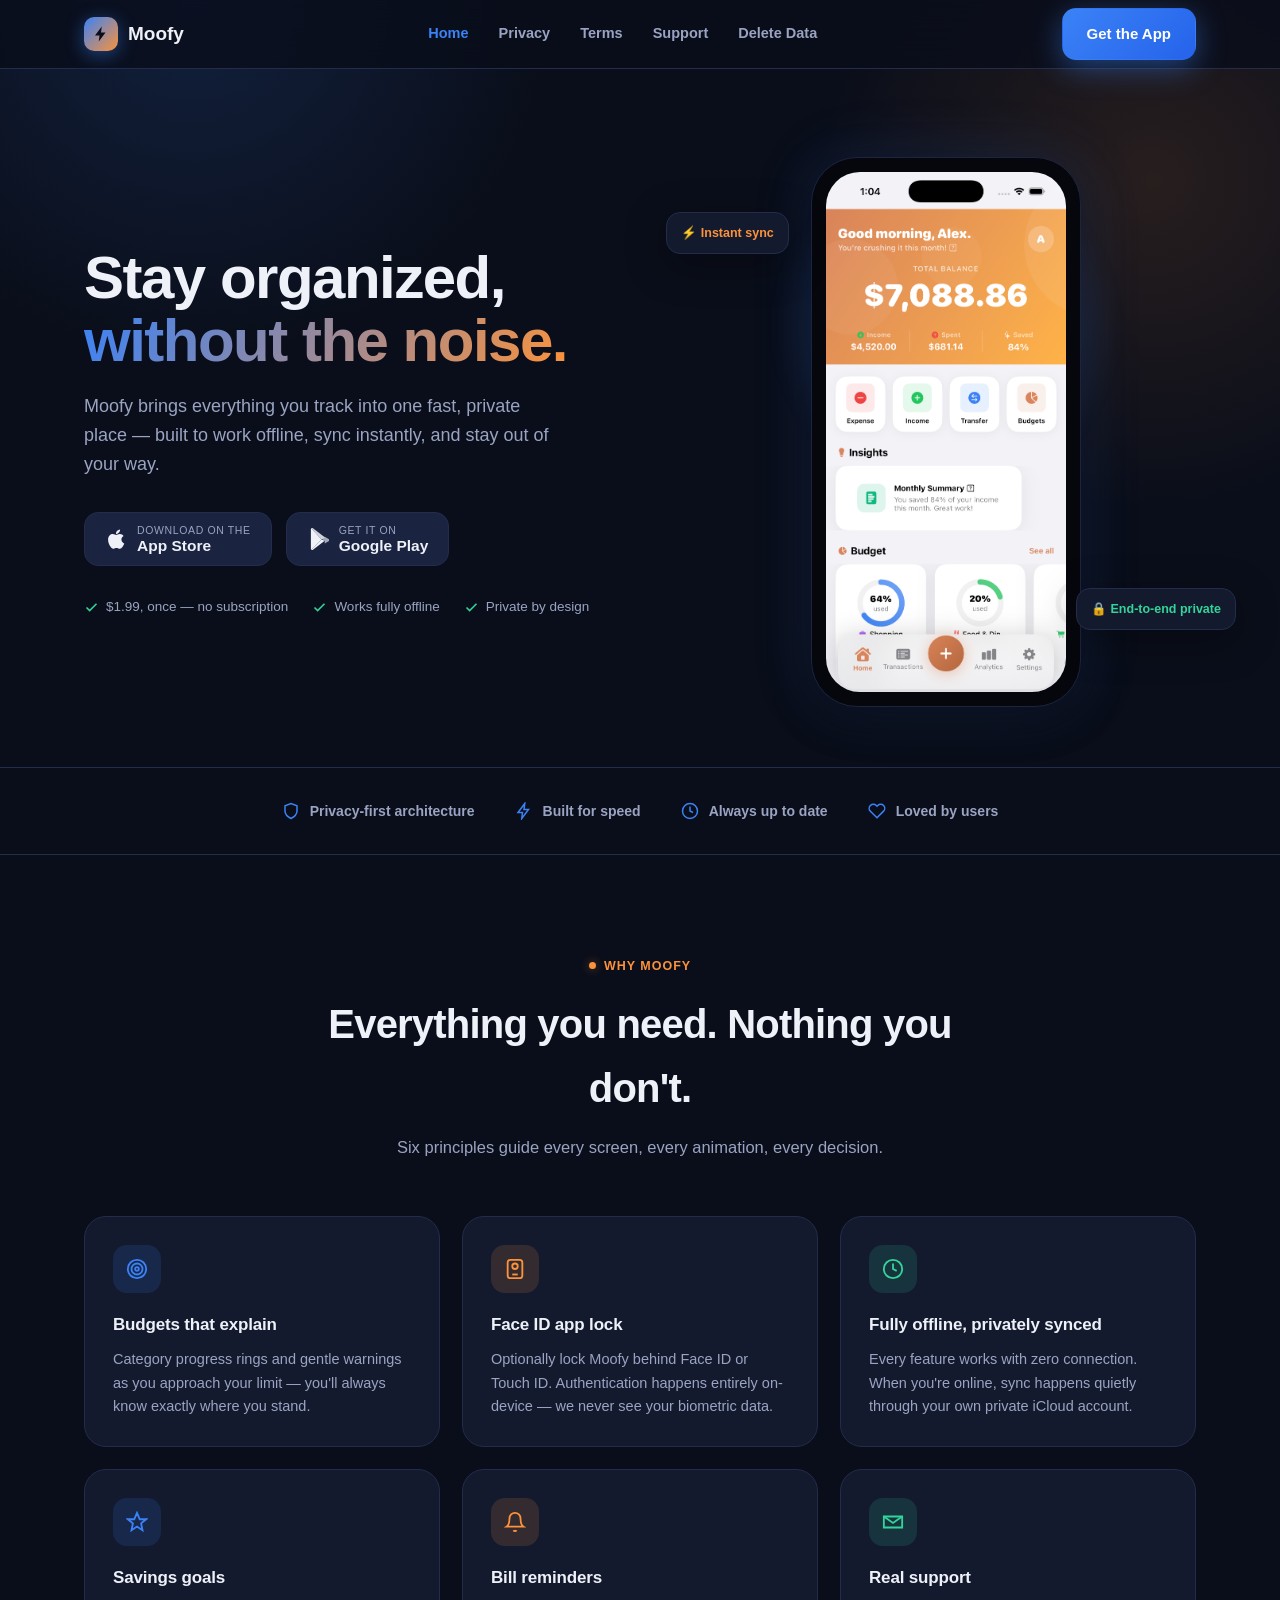
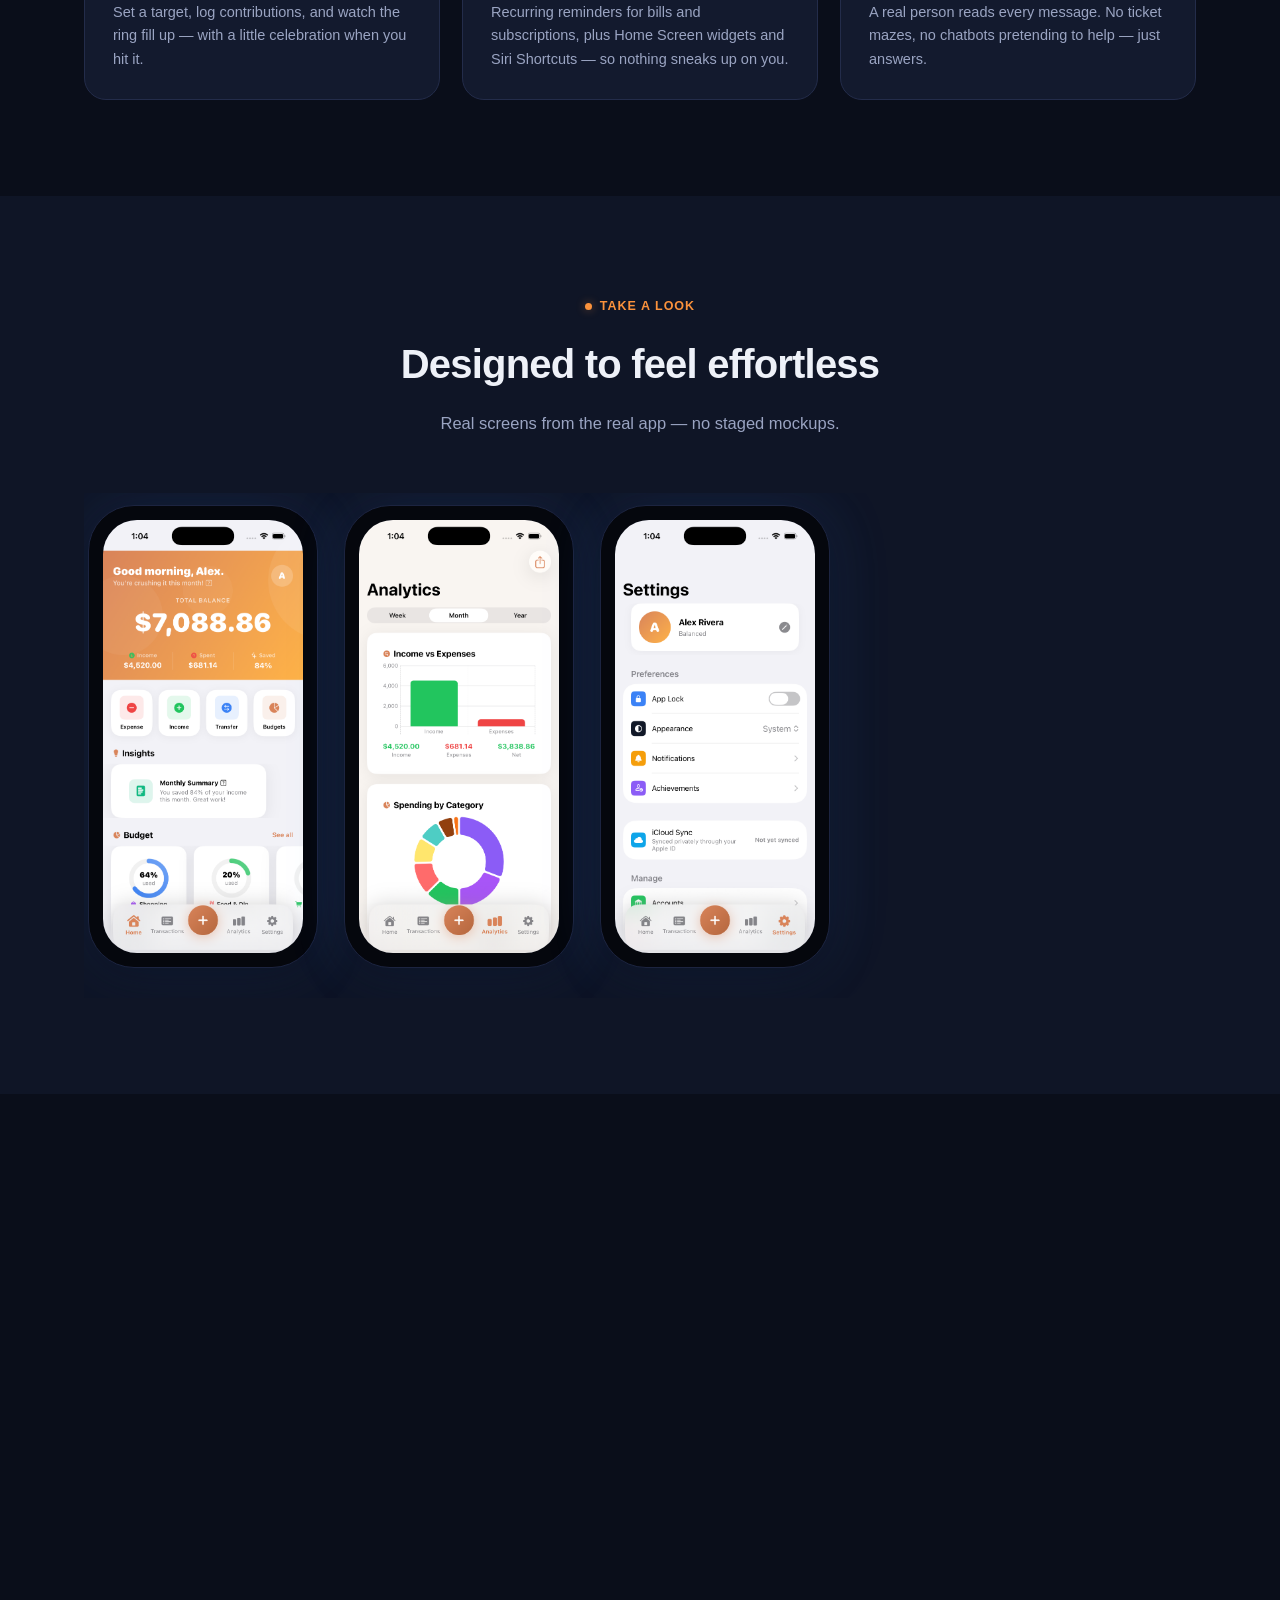
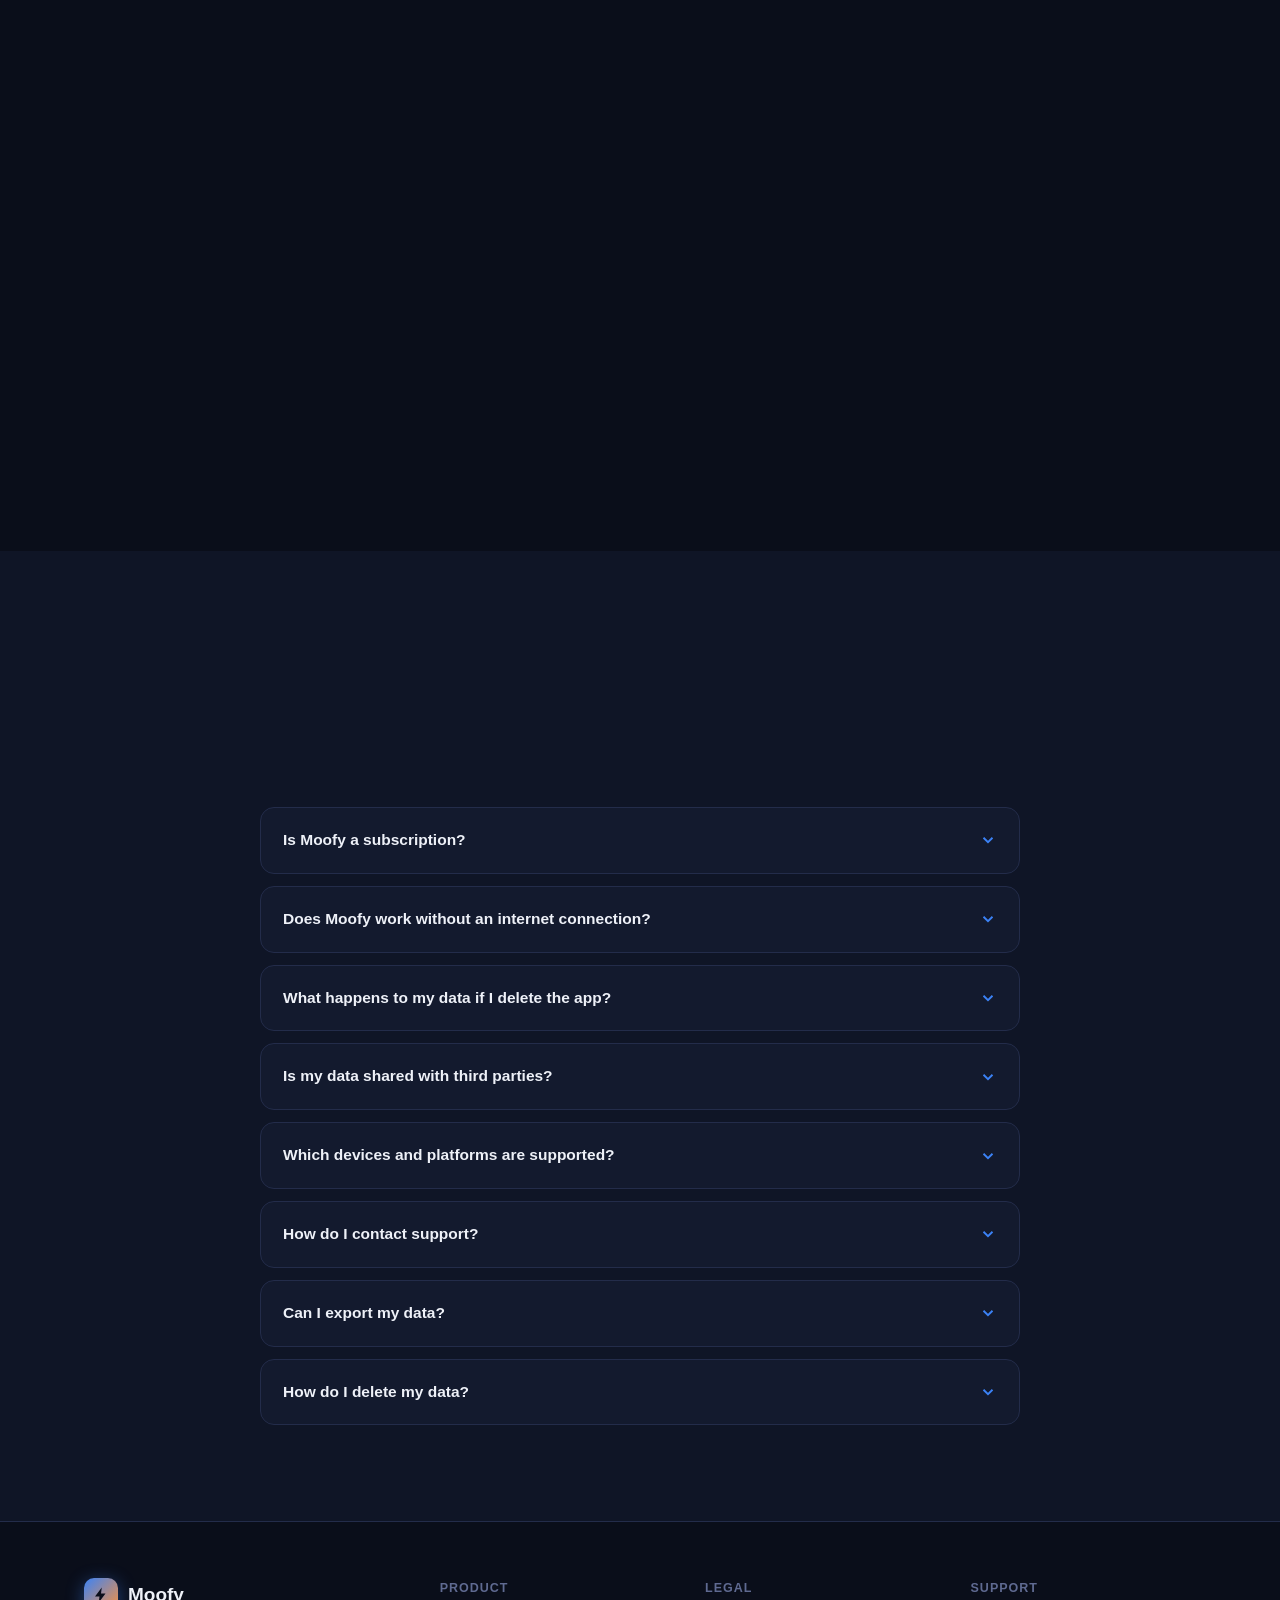
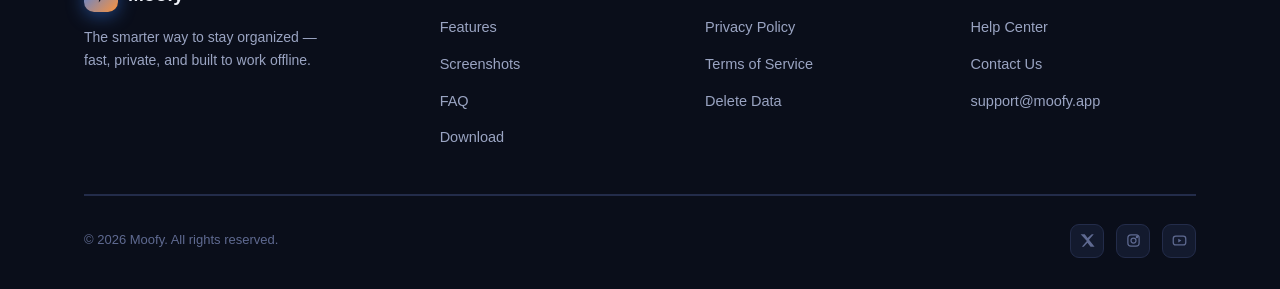
==== commit f8cffbfa: "Use real app screenshots and Moofy-specific content Replaces the CSS-drawn placeholder phone mockups" ====
--- a/index.html
+++ b/index.html
@@ -80,17 +80,7 @@
       <div class="hero-float b">🔒 End-to-end private</div>
       <div class="phone">
         <div class="phone-screen">
-          <div class="phone-notch"></div>
-          <div class="phone-body">
-            <div class="phone-card">
-              <div class="label">This Week</div>
-              <div class="value">128 items</div>
-            </div>
-            <div class="phone-row"><div class="dot" style="background:#1a2340"></div><div class="lines"><div class="l1"></div><div class="l2"></div></div></div>
-            <div class="phone-row"><div class="dot" style="background:#1a2340"></div><div class="lines"><div class="l1"></div><div class="l2"></div></div></div>
-            <div class="phone-row"><div class="dot" style="background:#1a2340"></div><div class="lines"><div class="l1"></div><div class="l2"></div></div></div>
-            <div class="phone-tabbar"><span></span><span></span><span></span><span></span></div>
-          </div>
+          <img src="assets/screenshots/dashboard.png" alt="Moofy dashboard showing total balance, monthly income and spending, and budget progress" />
         </div>
       </div>
     </div>
@@ -123,47 +113,47 @@
     <div class="features-grid">
       <div class="feature-card" data-reveal>
         <div class="feature-icon" style="background:rgba(59,130,246,0.14)">
-          <svg viewBox="0 0 24 24" fill="none" stroke="#3b82f6" stroke-width="2"><path d="M13 2 4 14h6l-1 8 9-12h-6z"/></svg>
-        </div>
-        <h3>Lightning fast</h3>
-        <p>Every interaction responds instantly — no spinners, no waiting, no friction between you and what you're doing.</p>
+          <svg viewBox="0 0 24 24" fill="none" stroke="#3b82f6" stroke-width="2"><circle cx="12" cy="12" r="10"/><circle cx="12" cy="12" r="6"/><circle cx="12" cy="12" r="2"/></svg>
+        </div>
+        <h3>Budgets that explain</h3>
+        <p>Category progress rings and gentle warnings as you approach your limit — you'll always know exactly where you stand.</p>
       </div>
 
       <div class="feature-card" data-reveal>
         <div class="feature-icon" style="background:rgba(251,146,60,0.14)">
-          <svg viewBox="0 0 24 24" fill="none" stroke="#fb923c" stroke-width="2"><path d="M12 22s8-4 8-10V5l-8-3-8 3v7c0 6 8 10 8 10z"/></svg>
-        </div>
-        <h3>Bank-level security</h3>
-        <p>Your data is encrypted in transit and at rest. Nobody — including us — can read it without your permission.</p>
+          <svg viewBox="0 0 24 24" fill="none" stroke="#fb923c" stroke-width="2"><rect x="4" y="2" width="16" height="20" rx="3"/><path d="M9 18h6"/><circle cx="12" cy="9" r="3"/></svg>
+        </div>
+        <h3>Face ID app lock</h3>
+        <p>Optionally lock Moofy behind Face ID or Touch ID. Authentication happens entirely on-device — we never see your biometric data.</p>
       </div>
 
       <div class="feature-card" data-reveal>
         <div class="feature-icon" style="background:rgba(52,211,153,0.14)">
           <svg viewBox="0 0 24 24" fill="none" stroke="#34d399" stroke-width="2"><path d="M12 2a10 10 0 100 20 10 10 0 000-20z"/><path d="M12 6v6l4 2"/></svg>
         </div>
-        <h3>Works offline</h3>
-        <p>No signal, no problem. Every core feature works without a connection, and quietly syncs the moment you're back online.</p>
+        <h3>Fully offline, privately synced</h3>
+        <p>Every feature works with zero connection. When you're online, sync happens quietly through your own private iCloud account.</p>
       </div>
 
       <div class="feature-card" data-reveal>
         <div class="feature-icon" style="background:rgba(59,130,246,0.14)">
-          <svg viewBox="0 0 24 24" fill="none" stroke="#3b82f6" stroke-width="2"><path d="M17 1l4 4-4 4"/><path d="M3 11V9a4 4 0 014-4h14"/><path d="M7 23l-4-4 4-4"/><path d="M21 13v2a4 4 0 01-4 4H3"/></svg>
-        </div>
-        <h3>Seamless sync</h3>
-        <p>Start on your phone, finish on your tablet. Everything stays perfectly in sync across every device you own.</p>
+          <svg viewBox="0 0 24 24" fill="none" stroke="#3b82f6" stroke-width="2"><path d="M12 2l3 7h7l-5.5 4.5L18 21l-6-4-6 4 1.5-7.5L2 9h7z"/></svg>
+        </div>
+        <h3>Savings goals</h3>
+        <p>Set a target, log contributions, and watch the ring fill up — with a little celebration when you hit it.</p>
       </div>
 
       <div class="feature-card" data-reveal>
         <div class="feature-icon" style="background:rgba(251,146,60,0.14)">
-          <svg viewBox="0 0 24 24" fill="none" stroke="#fb923c" stroke-width="2"><path d="M3 3v18h18"/><path d="M18.7 8 12 14.7l-3.3-3.4L4 15.7"/></svg>
-        </div>
-        <h3>Built to grow with you</h3>
-        <p>Whether you're just getting started or a daily power user, Moofy scales its features to match how you actually work.</p>
+          <svg viewBox="0 0 24 24" fill="none" stroke="#fb923c" stroke-width="2"><path d="M18 8a6 6 0 00-12 0c0 7-3 9-3 9h18s-3-2-3-9"/><path d="M13.73 21a2 2 0 01-3.46 0"/></svg>
+        </div>
+        <h3>Bill reminders</h3>
+        <p>Recurring reminders for bills and subscriptions, plus Home Screen widgets and Siri Shortcuts — so nothing sneaks up on you.</p>
       </div>
 
       <div class="feature-card" data-reveal>
         <div class="feature-icon" style="background:rgba(52,211,153,0.14)">
-          <svg viewBox="0 0 24 24" fill="none" stroke="#34d399" stroke-width="2"><path d="M18 8a6 6 0 00-12 0c0 7-3 9-3 9h18s-3-2-3-9"/><path d="M13.73 21a2 2 0 01-3.46 0"/></svg>
+          <svg viewBox="0 0 24 24" fill="none" stroke="#34d399" stroke-width="2"><path d="M22 6l-10 7L2 6"/><path d="M2 6h20v12H2z"/></svg>
         </div>
         <h3>Real support</h3>
         <p>A real person reads every message. No ticket mazes, no chatbots pretending to help — just answers.</p>
@@ -180,38 +170,23 @@
     <div class="section-head" data-reveal>
       <div class="kicker">Take a look</div>
       <h2>Designed to feel effortless</h2>
-      <p>A clean, focused interface — replace these placeholders with real screenshots before launch.</p>
+      <p>Real screens from the real app — no staged mockups.</p>
     </div>
 
     <div class="screens-strip" data-reveal>
       <div class="phone">
         <div class="phone-screen">
-          <div class="phone-notch"></div>
-          <div class="phone-body">
-            <div class="phone-card"><div class="label">Overview</div><div class="value">Today</div></div>
-            <div class="phone-row"><div class="dot" style="background:#1a2340"></div><div class="lines"><div class="l1"></div><div class="l2"></div></div></div>
-            <div class="phone-row"><div class="dot" style="background:#1a2340"></div><div class="lines"><div class="l1"></div><div class="l2"></div></div></div>
-          </div>
+          <img src="assets/screenshots/dashboard.png" alt="Moofy dashboard with total balance, budget rings, and recent transactions" />
         </div>
       </div>
       <div class="phone">
         <div class="phone-screen">
-          <div class="phone-notch"></div>
-          <div class="phone-body">
-            <div class="phone-card"><div class="label">Insights</div><div class="value">Weekly</div></div>
-            <div class="phone-row"><div class="dot" style="background:#1a2340"></div><div class="lines"><div class="l1"></div><div class="l2"></div></div></div>
-            <div class="phone-row"><div class="dot" style="background:#1a2340"></div><div class="lines"><div class="l1"></div><div class="l2"></div></div></div>
-          </div>
+          <img src="assets/screenshots/analytics.png" alt="Moofy analytics screen with an income vs. expenses chart and a spending-by-category donut chart" />
         </div>
       </div>
       <div class="phone">
         <div class="phone-screen">
-          <div class="phone-notch"></div>
-          <div class="phone-body">
-            <div class="phone-card"><div class="label">Profile</div><div class="value">Settings</div></div>
-            <div class="phone-row"><div class="dot" style="background:#1a2340"></div><div class="lines"><div class="l1"></div><div class="l2"></div></div></div>
-            <div class="phone-row"><div class="dot" style="background:#1a2340"></div><div class="lines"><div class="l1"></div><div class="l2"></div></div></div>
-          </div>
+          <img src="assets/screenshots/settings.png" alt="Moofy settings screen with profile, appearance, and iCloud sync status" />
         </div>
       </div>
     </div>
@@ -236,18 +211,18 @@
       </div>
       <div class="step-card" data-reveal>
         <span class="step-num">02</span>
-        <h3>Create your space</h3>
-        <p>No lengthy sign-up — you're set up in a few taps.</p>
+        <h3>Quick setup, no sign-up</h3>
+        <p>Pick your currency and budget style — that's it, no account or login required.</p>
       </div>
       <div class="step-card" data-reveal>
         <span class="step-num">03</span>
-        <h3>Make it yours</h3>
-        <p>Personalize the details that matter to how you work.</p>
+        <h3>Log your first expense</h3>
+        <p>Tap the + button, pick a category, and save — it appears everywhere it's relevant instantly.</p>
       </div>
       <div class="step-card" data-reveal>
         <span class="step-num">04</span>
         <h3>Stay in sync</h3>
-        <p>Everything you do keeps itself in sync, automatically.</p>
+        <p>Everything syncs automatically through your own private iCloud account — no setup required.</p>
       </div>
     </div>
   </div>
--- a/assets/css/style.css
+++ b/assets/css/style.css
@@ -254,6 +254,11 @@
 .phone-screen {
   border-radius: 34px; overflow: hidden; background: var(--bg-elevated);
   aspect-ratio: 9 / 19.5; display: flex; flex-direction: column;
+}
+/* Real screenshots already include the status bar/Dynamic Island baked in,
+   so they render directly — no separate .phone-notch needed on top. */
+.phone-screen img {
+  width: 100%; height: 100%; object-fit: cover; object-position: top; display: block;
 }
 .phone-notch { height: 26px; display: flex; align-items: center; justify-content: center; }
 .phone-notch::before { content: ""; width: 90px; height: 22px; border-radius: 12px; background: #05070d; }
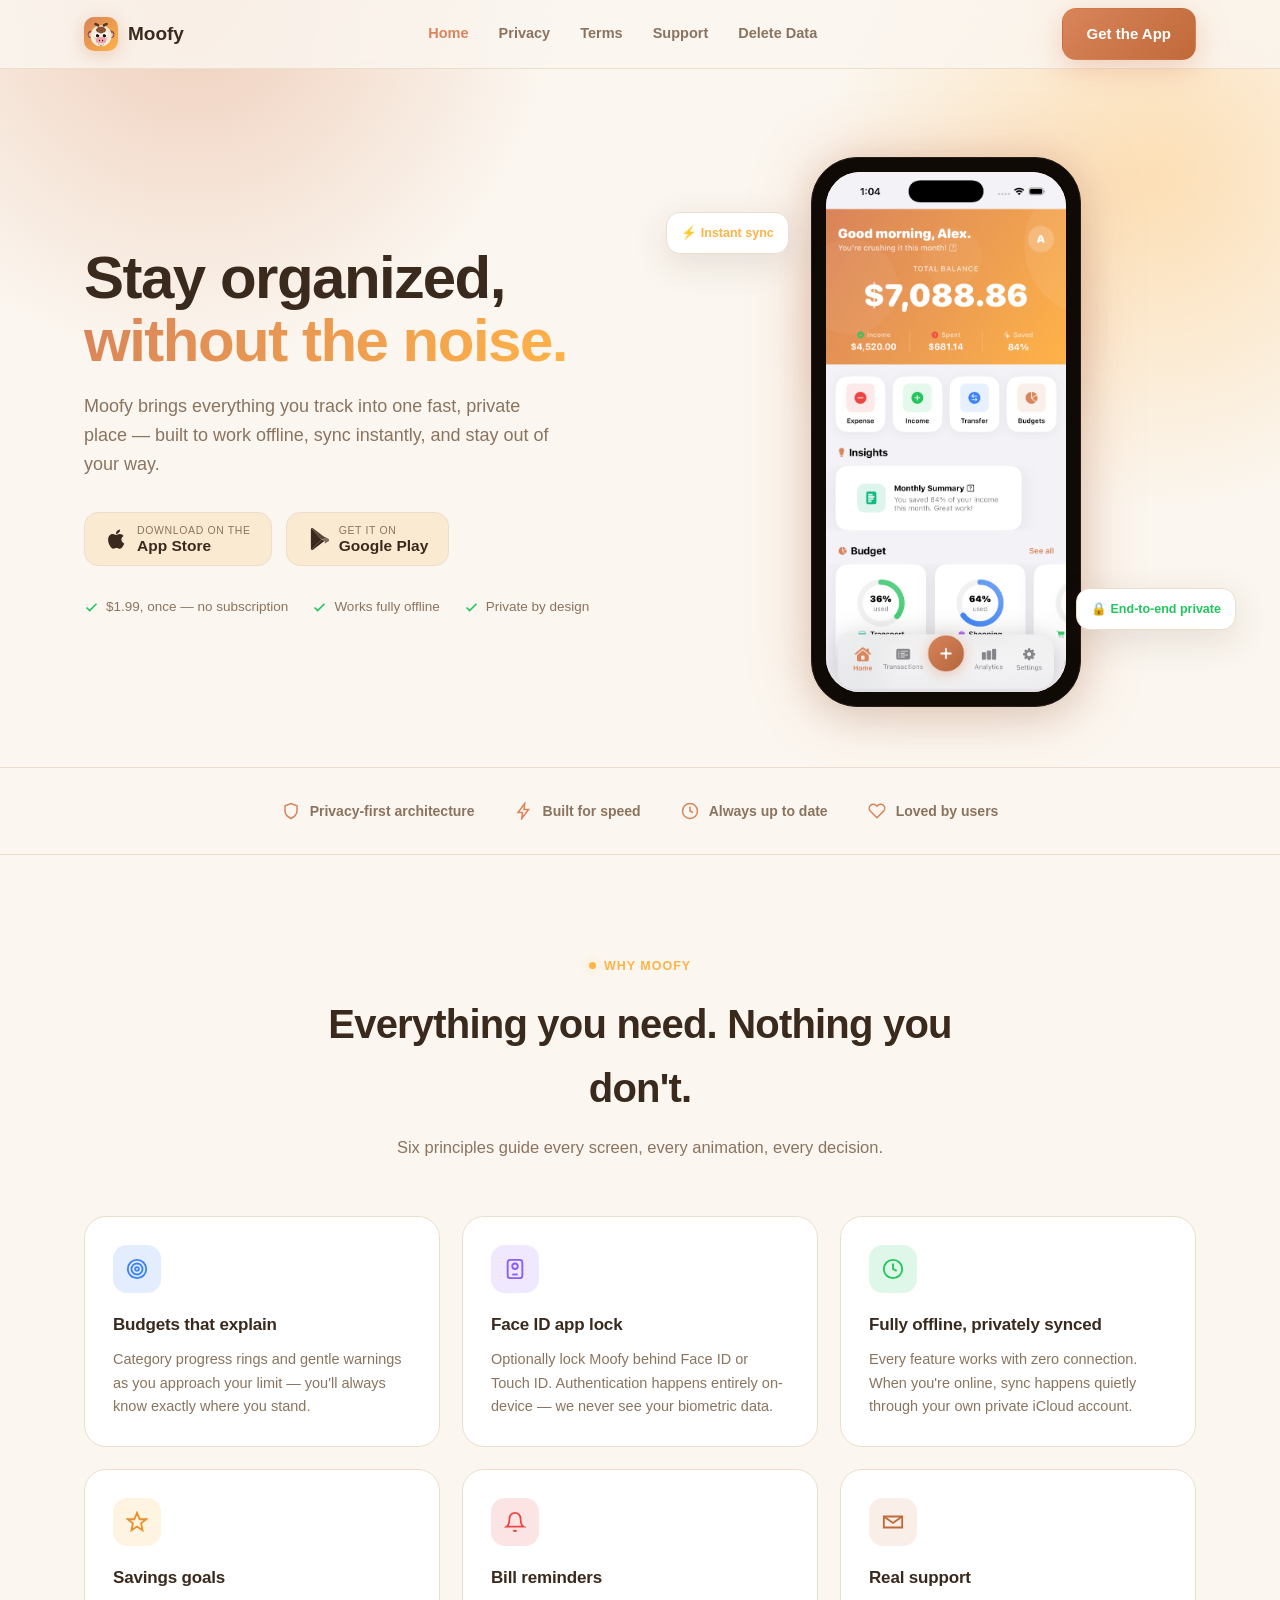
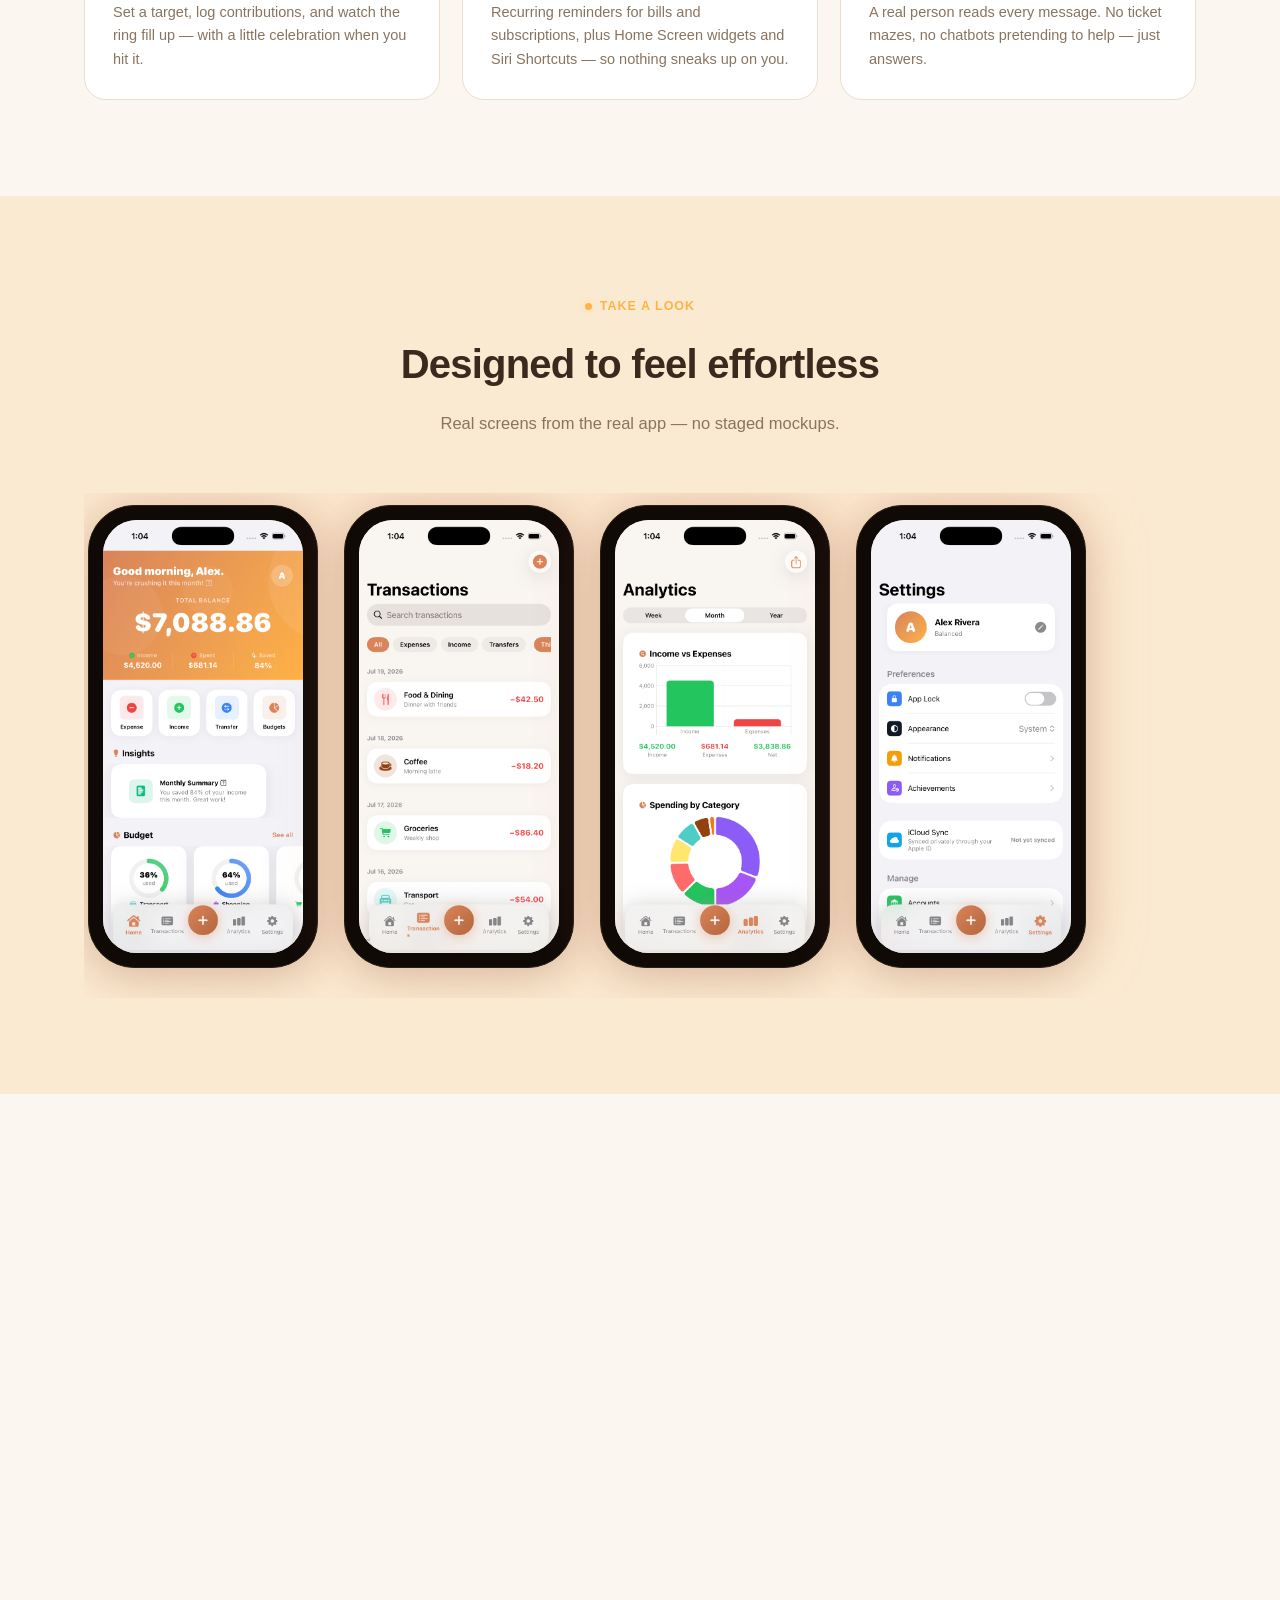
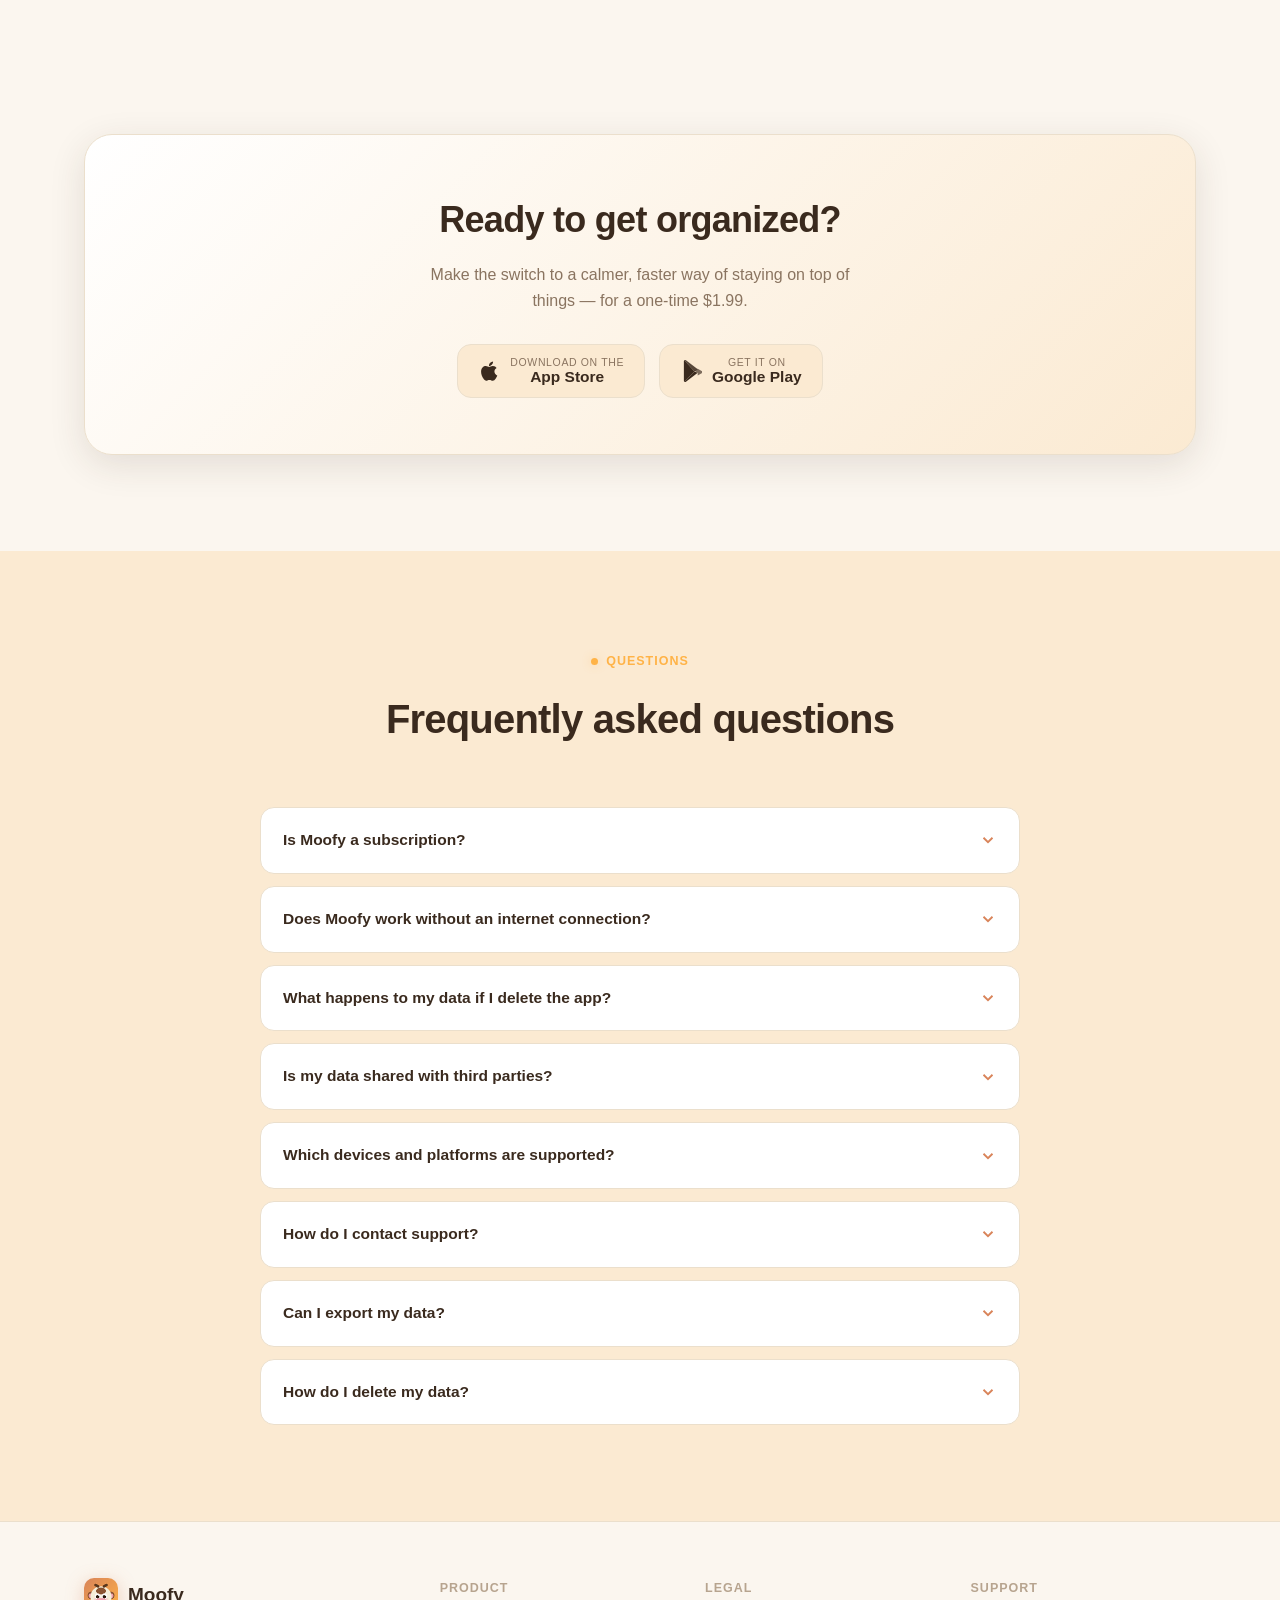
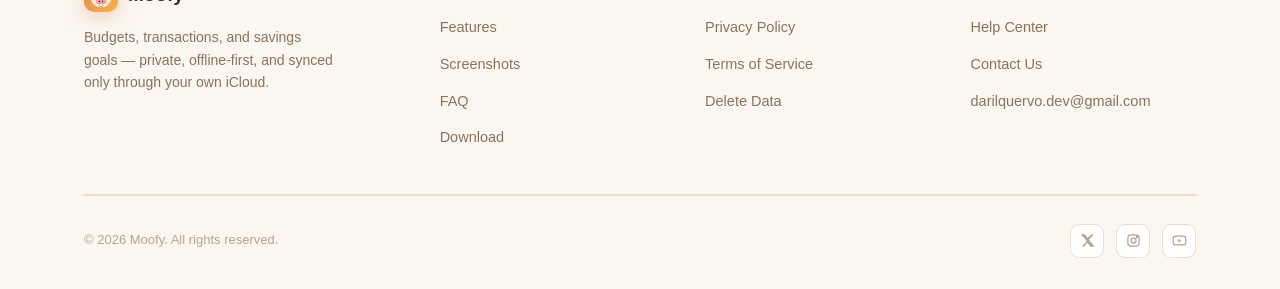
==== commit 221dce3a: "Retheme site to match real app colors, add real icon and 4th screenshot Replace the generic blue/ora" ====
--- a/index.html
+++ b/index.html
@@ -5,6 +5,8 @@
 <meta name="viewport" content="width=device-width, initial-scale=1.0" />
 <title>Moofy — The Smarter Way to Stay Organized</title>
 <meta name="description" content="Moofy is a fast, secure, offline-ready app that keeps your data private and in sync everywhere. A one-time $1.99 purchase — no subscription, ever." />
+<link rel="icon" href="assets/icon/favicon-32.png" sizes="32x32" />
+<link rel="apple-touch-icon" href="assets/icon/moofy-icon-256.png" />
 <link rel="stylesheet" href="assets/css/style.css" />
 </head>
 <body>
@@ -16,11 +18,7 @@
 <nav class="site-nav">
   <div class="wrap">
     <a class="brand" href="index.html">
-      <span class="brand-mark">
-        <svg viewBox="0 0 24 24" fill="none" stroke="#0a0e1a" stroke-width="2.5" stroke-linecap="round" stroke-linejoin="round">
-          <path d="M13 2 4 14h6l-1 8 9-12h-6z" fill="#0a0e1a" stroke="none" />
-        </svg>
-      </span>
+      <span class="brand-mark"><img src="assets/icon/moofy-icon-64.png" alt="" width="34" height="34" /></span>
       Moofy
     </a>
     <ul class="nav-links" id="nav-links">
@@ -112,48 +110,48 @@
 
     <div class="features-grid">
       <div class="feature-card" data-reveal>
-        <div class="feature-icon" style="background:rgba(59,130,246,0.14)">
-          <svg viewBox="0 0 24 24" fill="none" stroke="#3b82f6" stroke-width="2"><circle cx="12" cy="12" r="10"/><circle cx="12" cy="12" r="6"/><circle cx="12" cy="12" r="2"/></svg>
+        <div class="feature-icon" style="background:color-mix(in srgb, var(--info) 14%, transparent)">
+          <svg viewBox="0 0 24 24" fill="none" stroke="var(--info)" stroke-width="2"><circle cx="12" cy="12" r="10"/><circle cx="12" cy="12" r="6"/><circle cx="12" cy="12" r="2"/></svg>
         </div>
         <h3>Budgets that explain</h3>
         <p>Category progress rings and gentle warnings as you approach your limit — you'll always know exactly where you stand.</p>
       </div>
 
       <div class="feature-card" data-reveal>
-        <div class="feature-icon" style="background:rgba(251,146,60,0.14)">
-          <svg viewBox="0 0 24 24" fill="none" stroke="#fb923c" stroke-width="2"><rect x="4" y="2" width="16" height="20" rx="3"/><path d="M9 18h6"/><circle cx="12" cy="9" r="3"/></svg>
+        <div class="feature-icon" style="background:color-mix(in srgb, var(--saving) 14%, transparent)">
+          <svg viewBox="0 0 24 24" fill="none" stroke="var(--saving)" stroke-width="2"><rect x="4" y="2" width="16" height="20" rx="3"/><path d="M9 18h6"/><circle cx="12" cy="9" r="3"/></svg>
         </div>
         <h3>Face ID app lock</h3>
         <p>Optionally lock Moofy behind Face ID or Touch ID. Authentication happens entirely on-device — we never see your biometric data.</p>
       </div>
 
       <div class="feature-card" data-reveal>
-        <div class="feature-icon" style="background:rgba(52,211,153,0.14)">
-          <svg viewBox="0 0 24 24" fill="none" stroke="#34d399" stroke-width="2"><path d="M12 2a10 10 0 100 20 10 10 0 000-20z"/><path d="M12 6v6l4 2"/></svg>
+        <div class="feature-icon" style="background:color-mix(in srgb, var(--good) 14%, transparent)">
+          <svg viewBox="0 0 24 24" fill="none" stroke="var(--good)" stroke-width="2"><path d="M12 2a10 10 0 100 20 10 10 0 000-20z"/><path d="M12 6v6l4 2"/></svg>
         </div>
         <h3>Fully offline, privately synced</h3>
         <p>Every feature works with zero connection. When you're online, sync happens quietly through your own private iCloud account.</p>
       </div>
 
       <div class="feature-card" data-reveal>
-        <div class="feature-icon" style="background:rgba(59,130,246,0.14)">
-          <svg viewBox="0 0 24 24" fill="none" stroke="#3b82f6" stroke-width="2"><path d="M12 2l3 7h7l-5.5 4.5L18 21l-6-4-6 4 1.5-7.5L2 9h7z"/></svg>
+        <div class="feature-icon" style="background:color-mix(in srgb, var(--gold) 16%, transparent)">
+          <svg viewBox="0 0 24 24" fill="none" stroke="var(--gold-strong)" stroke-width="2"><path d="M12 2l3 7h7l-5.5 4.5L18 21l-6-4-6 4 1.5-7.5L2 9h7z"/></svg>
         </div>
         <h3>Savings goals</h3>
         <p>Set a target, log contributions, and watch the ring fill up — with a little celebration when you hit it.</p>
       </div>
 
       <div class="feature-card" data-reveal>
-        <div class="feature-icon" style="background:rgba(251,146,60,0.14)">
-          <svg viewBox="0 0 24 24" fill="none" stroke="#fb923c" stroke-width="2"><path d="M18 8a6 6 0 00-12 0c0 7-3 9-3 9h18s-3-2-3-9"/><path d="M13.73 21a2 2 0 01-3.46 0"/></svg>
+        <div class="feature-icon" style="background:color-mix(in srgb, var(--bad) 14%, transparent)">
+          <svg viewBox="0 0 24 24" fill="none" stroke="var(--bad)" stroke-width="2"><path d="M18 8a6 6 0 00-12 0c0 7-3 9-3 9h18s-3-2-3-9"/><path d="M13.73 21a2 2 0 01-3.46 0"/></svg>
         </div>
         <h3>Bill reminders</h3>
         <p>Recurring reminders for bills and subscriptions, plus Home Screen widgets and Siri Shortcuts — so nothing sneaks up on you.</p>
       </div>
 
       <div class="feature-card" data-reveal>
-        <div class="feature-icon" style="background:rgba(52,211,153,0.14)">
-          <svg viewBox="0 0 24 24" fill="none" stroke="#34d399" stroke-width="2"><path d="M22 6l-10 7L2 6"/><path d="M2 6h20v12H2z"/></svg>
+        <div class="feature-icon" style="background:color-mix(in srgb, var(--accent) 14%, transparent)">
+          <svg viewBox="0 0 24 24" fill="none" stroke="var(--accent-strong)" stroke-width="2"><path d="M22 6l-10 7L2 6"/><path d="M2 6h20v12H2z"/></svg>
         </div>
         <h3>Real support</h3>
         <p>A real person reads every message. No ticket mazes, no chatbots pretending to help — just answers.</p>
@@ -177,6 +175,11 @@
       <div class="phone">
         <div class="phone-screen">
           <img src="assets/screenshots/dashboard.png" alt="Moofy dashboard with total balance, budget rings, and recent transactions" />
+        </div>
+      </div>
+      <div class="phone">
+        <div class="phone-screen">
+          <img src="assets/screenshots/transactions.png" alt="Moofy transactions list grouped by day, with search and filter chips for expenses, income, and transfers" />
         </div>
       </div>
       <div class="phone">
@@ -336,12 +339,10 @@
     <div class="footer-grid">
       <div class="footer-brand">
         <a class="brand" href="index.html">
-          <span class="brand-mark">
-            <svg viewBox="0 0 24 24" fill="none"><path d="M13 2 4 14h6l-1 8 9-12h-6z" fill="#0a0e1a" /></svg>
-          </span>
+          <span class="brand-mark"><img src="assets/icon/moofy-icon-64.png" alt="" width="34" height="34" /></span>
           Moofy
         </a>
-        <p>The smarter way to stay organized — fast, private, and built to work offline.</p>
+        <p>Budgets, transactions, and savings goals — private, offline-first, and synced only through your own iCloud.</p>
       </div>
 
       <div class="footer-col">
@@ -368,7 +369,7 @@
         <ul>
           <li><a href="support.html">Help Center</a></li>
           <li><a href="support.html#contact-form">Contact Us</a></li>
-          <li><a href="mailto:support@moofy.app">support@moofy.app</a></li>
+          <li><a href="mailto:darilquervo.dev@gmail.com">darilquervo.dev@gmail.com</a></li>
         </ul>
       </div>
     </div>
--- a/assets/css/style.css
+++ b/assets/css/style.css
@@ -1,38 +1,78 @@
 /* ==========================================================================
-   Nova — Universal App Website Template
-   Theme: blue + orange "high-tech" with glow effects
+   Moofy — Marketing Website
+   Theme: matches the real app (AppTheme.swift) — warm cream + terracotta,
+   with the same semantic colors (income green, expense red, savings purple)
+   used throughout the app itself. Light by default; dark via prefers-color-scheme,
+   same as the app's own light/dark support.
    Vanilla CSS only — no build step, no framework, safe to deploy anywhere.
    ========================================================================== */
 
 /* ---- Design tokens ------------------------------------------------------ */
 :root {
-  /* Base surfaces */
-  --bg: #0a0e1a;
-  --bg-elevated: #0f1526;
-  --surface: #131a2e;
-  --surface-2: #1a2340;
-  --border: #232c4a;
+  /* Base surfaces — matches MoofyBackground / MoofyCard (light) */
+  --bg: #fbf6ef;
+  --bg-elevated: #fbead2;
+  --surface: #ffffff;
+  --surface-2: #fbead2;
+  --border: #ebdfcc;
 
   /* Text */
-  --text: #eef1f8;
-  --text-muted: #9aa4c2;
-  --text-faint: #5f6a91;
-
-  /* Brand */
-  --blue: #3b82f6;
-  --blue-strong: #2563eb;
-  --blue-glow: rgba(59, 130, 246, 0.45);
-  --orange: #fb923c;
-  --orange-strong: #f97316;
-  --orange-glow: rgba(251, 146, 60, 0.45);
-
-  /* Semantic */
-  --good: #34d399;
+  --text: #3a2a1e;
+  --text-muted: #8a7460;
+  --text-faint: #b7a48f;
+
+  /* Brand — matches MoofyPrimary → MoofyGradientEnd */
+  --accent: #d9845a;
+  --accent-strong: #c06a3a;
+  --accent-glow: rgba(217, 132, 90, 0.35);
+  --gold: #ffb347;
+  --gold-strong: #e8912e;
+  --gold-glow: rgba(255, 179, 71, 0.35);
+
+  /* Semantic — matches AppTheme.Colors exactly */
+  --good: #22c55e;
+  --bad: #ef4444;
+  --info: #3b82f6;
+  --saving: #8b5cf6;
+
+  --nav-overlay: rgba(251, 246, 239, 0.82);
   --radius-sm: 8px;
   --radius-md: 14px;
   --radius-lg: 22px;
-  --shadow-card: 0 10px 40px rgba(0, 0, 0, 0.35);
+  --shadow-card: 0 10px 36px rgba(58, 42, 30, 0.12);
   --max-width: 1160px;
+  color-scheme: light;
+}
+
+@media (prefers-color-scheme: dark) {
+  :root {
+    /* Matches MoofyBackground / MoofyCard (dark) */
+    --bg: #1b140f;
+    --bg-elevated: #2e2116;
+    --surface: #2a2220;
+    --surface-2: #3e2c1e;
+    --border: #3a2c20;
+
+    --text: #f3e8d9;
+    --text-muted: #b7a088;
+    --text-faint: #8a7460;
+
+    --accent: #e39566;
+    --accent-strong: #efad82;
+    --accent-glow: rgba(227, 149, 102, 0.35);
+    --gold: #ffb347;
+    --gold-strong: #ffc670;
+    --gold-glow: rgba(255, 179, 71, 0.28);
+
+    --good: #57c67f;
+    --bad: #f87171;
+    --info: #60a5fa;
+    --saving: #a78bfa;
+
+    --nav-overlay: rgba(27, 20, 15, 0.82);
+    --shadow-card: 0 10px 40px rgba(0, 0, 0, 0.4);
+    color-scheme: dark;
+  }
 }
 
 /* ---- Reset --------------------------------------------------------------- */
@@ -56,8 +96,8 @@
 /* Background: subtle radial glow field, fixed so it doesn't repeat per section */
 body {
   background-image:
-    radial-gradient(600px circle at 15% 0%, rgba(59, 130, 246, 0.16), transparent 60%),
-    radial-gradient(600px circle at 90% 20%, rgba(251, 146, 60, 0.12), transparent 55%);
+    radial-gradient(600px circle at 15% 0%, var(--accent-glow), transparent 60%),
+    radial-gradient(600px circle at 90% 20%, var(--gold-glow), transparent 55%);
   background-attachment: fixed;
   background-repeat: no-repeat;
 }
@@ -90,25 +130,25 @@
 .btn:hover { transform: translateY(-2px); }
 
 .btn-primary {
-  background: linear-gradient(135deg, var(--blue) 0%, var(--blue-strong) 100%);
+  background: linear-gradient(135deg, var(--accent) 0%, var(--accent-strong) 100%);
   color: #ffffff;
-  box-shadow: 0 8px 30px var(--blue-glow);
-}
-.btn-primary:hover { box-shadow: 0 12px 40px var(--blue-glow); }
+  box-shadow: 0 8px 30px var(--accent-glow);
+}
+.btn-primary:hover { box-shadow: 0 12px 40px var(--accent-glow); }
 
 .btn-accent {
-  background: linear-gradient(135deg, var(--orange) 0%, var(--orange-strong) 100%);
+  background: linear-gradient(135deg, var(--gold) 0%, var(--gold-strong) 100%);
   color: #10131f;
-  box-shadow: 0 8px 30px var(--orange-glow);
-}
-.btn-accent:hover { box-shadow: 0 12px 40px var(--orange-glow); }
+  box-shadow: 0 8px 30px var(--gold-glow);
+}
+.btn-accent:hover { box-shadow: 0 12px 40px var(--gold-glow); }
 
 .btn-ghost {
   background: var(--surface);
   color: var(--text);
   border-color: var(--border);
 }
-.btn-ghost:hover { border-color: var(--blue); }
+.btn-ghost:hover { border-color: var(--accent); }
 
 .btn-block { width: 100%; }
 
@@ -124,7 +164,7 @@
   border: 1px solid var(--border);
   transition: border-color 0.18s ease, transform 0.18s ease;
 }
-.store-badge:hover { border-color: var(--blue); transform: translateY(-2px); }
+.store-badge:hover { border-color: var(--accent); transform: translateY(-2px); }
 .store-badge svg { width: 22px; height: 22px; flex-shrink: 0; }
 .store-badge .store-text { display: flex; flex-direction: column; line-height: 1.15; }
 .store-badge .store-text small { font-size: 10.5px; color: var(--text-muted); text-transform: uppercase; letter-spacing: 0.06em; }
@@ -135,7 +175,7 @@
   position: sticky;
   top: 0;
   z-index: 50;
-  background: rgba(10, 14, 26, 0.78);
+  background: var(--nav-overlay);
   backdrop-filter: blur(16px);
   -webkit-backdrop-filter: blur(16px);
   border-bottom: 1px solid var(--border);
@@ -157,14 +197,14 @@
   width: 34px;
   height: 34px;
   border-radius: 10px;
-  background: linear-gradient(135deg, var(--blue) 0%, var(--orange) 100%);
   display: flex;
   align-items: center;
   justify-content: center;
-  box-shadow: 0 4px 18px var(--blue-glow);
+  box-shadow: 0 4px 18px var(--accent-glow);
   flex-shrink: 0;
-}
-.brand-mark svg { width: 18px; height: 18px; }
+  overflow: hidden;
+}
+.brand-mark img { width: 100%; height: 100%; object-fit: cover; display: block; }
 
 .nav-links {
   display: flex;
@@ -175,7 +215,7 @@
   color: var(--text-muted);
 }
 .nav-links a:hover { color: var(--text); }
-.nav-links a.active { color: var(--blue); }
+.nav-links a.active { color: var(--accent); }
 
 .nav-cta { display: flex; align-items: center; gap: 12px; }
 .nav-toggle {
@@ -211,9 +251,9 @@
 .kicker {
   display: inline-flex; align-items: center; gap: 8px;
   font-size: 12.5px; font-weight: 700; letter-spacing: 0.08em; text-transform: uppercase;
-  color: var(--orange); margin-bottom: 16px;
-}
-.kicker::before { content: ""; width: 7px; height: 7px; border-radius: 50%; background: var(--orange); box-shadow: 0 0 10px var(--orange-glow); }
+  color: var(--gold); margin-bottom: 16px;
+}
+.kicker::before { content: ""; width: 7px; height: 7px; border-radius: 50%; background: var(--gold); box-shadow: 0 0 10px var(--gold-glow); }
 .section-head h2 { font-size: clamp(28px, 3.6vw, 40px); letter-spacing: -0.02em; margin-bottom: 14px; }
 .section-head p { font-size: 16.5px; color: var(--text-muted); }
 
@@ -229,7 +269,7 @@
   margin-bottom: 20px;
 }
 .hero-title .gradient-text {
-  background: linear-gradient(120deg, var(--blue) 0%, var(--orange) 100%);
+  background: linear-gradient(120deg, var(--accent) 0%, var(--gold) 100%);
   -webkit-background-clip: text; background-clip: text; color: transparent;
 }
 .hero-sub { font-size: 18px; color: var(--text-muted); max-width: 48ch; margin-bottom: 34px; }
@@ -242,48 +282,31 @@
 .phone-stage { display: flex; justify-content: center; position: relative; }
 .phone-glow {
   position: absolute; width: 340px; height: 340px; border-radius: 50%;
-  background: radial-gradient(circle, var(--blue-glow), transparent 70%);
+  background: radial-gradient(circle, var(--accent-glow), transparent 70%);
   filter: blur(10px); z-index: 0;
 }
 .phone {
   position: relative; z-index: 1;
-  width: 270px; border-radius: 46px; background: #05070d;
-  padding: 14px; box-shadow: var(--shadow-card), 0 0 60px rgba(59, 130, 246, 0.18);
-  border: 1px solid #1c2440;
+  width: 270px; border-radius: 46px; background: #100a07;
+  padding: 14px; box-shadow: var(--shadow-card), 0 0 60px var(--accent-glow);
+  border: 1px solid #2a1f18;
 }
 .phone-screen {
   border-radius: 34px; overflow: hidden; background: var(--bg-elevated);
   aspect-ratio: 9 / 19.5; display: flex; flex-direction: column;
 }
 /* Real screenshots already include the status bar/Dynamic Island baked in,
-   so they render directly — no separate .phone-notch needed on top. */
+   so they render directly — no separate notch overlay needed on top. */
 .phone-screen img {
   width: 100%; height: 100%; object-fit: cover; object-position: top; display: block;
 }
-.phone-notch { height: 26px; display: flex; align-items: center; justify-content: center; }
-.phone-notch::before { content: ""; width: 90px; height: 22px; border-radius: 12px; background: #05070d; }
-.phone-body { flex: 1; padding: 6px 14px 18px; display: flex; flex-direction: column; gap: 12px; }
-.phone-card {
-  background: linear-gradient(135deg, var(--blue) 0%, var(--blue-strong) 100%);
-  border-radius: 18px; padding: 16px; color: #fff;
-}
-.phone-card .label { font-size: 10px; text-transform: uppercase; letter-spacing: 0.08em; opacity: 0.75; margin-bottom: 6px; }
-.phone-card .value { font-size: 24px; font-weight: 800; }
-.phone-row { display: flex; align-items: center; gap: 10px; padding: 8px 2px; }
-.phone-row .dot { width: 30px; height: 30px; border-radius: 9px; flex-shrink: 0; }
-.phone-row .lines { flex: 1; display: flex; flex-direction: column; gap: 5px; }
-.phone-row .l1 { height: 7px; width: 65%; border-radius: 4px; background: var(--surface-2); }
-.phone-row .l2 { height: 6px; width: 40%; border-radius: 3px; background: var(--border); }
-.phone-tabbar { height: 56px; margin-top: auto; display: flex; align-items: center; justify-content: space-around; border-top: 1px solid var(--border); }
-.phone-tabbar span { width: 20px; height: 20px; border-radius: 6px; background: var(--surface-2); }
-.phone-tabbar span:first-child { background: var(--orange); box-shadow: 0 0 10px var(--orange-glow); }
 
 .hero-float {
   position: absolute; z-index: 2; display: flex; align-items: center; gap: 8px;
   background: var(--surface); border: 1px solid var(--border); border-radius: 14px;
   padding: 10px 14px; font-size: 12.5px; font-weight: 700; box-shadow: var(--shadow-card);
 }
-.hero-float.a { top: 10%; left: -6%; color: var(--orange); }
+.hero-float.a { top: 10%; left: -6%; color: var(--gold); }
 .hero-float.b { bottom: 14%; right: -8%; color: var(--good); }
 @media (max-width: 900px) { .hero-float { display: none; } }
 
@@ -291,7 +314,7 @@
 .trust-bar { padding: 32px 0; border-top: 1px solid var(--border); border-bottom: 1px solid var(--border); }
 .trust-bar .wrap { display: flex; flex-wrap: wrap; justify-content: center; gap: 40px; }
 .trust-item { display: flex; align-items: center; gap: 10px; color: var(--text-muted); font-size: 14px; font-weight: 600; }
-.trust-item svg { width: 18px; height: 18px; color: var(--blue); }
+.trust-item svg { width: 18px; height: 18px; color: var(--accent); }
 
 /* ---- Features -------------------------------------------------------------- */
 .features-grid { display: grid; grid-template-columns: repeat(3, 1fr); gap: 22px; }
@@ -302,7 +325,7 @@
   background: var(--surface); border: 1px solid var(--border); border-radius: var(--radius-lg);
   padding: 28px; transition: border-color 0.2s ease, transform 0.2s ease;
 }
-.feature-card:hover { border-color: var(--blue); transform: translateY(-3px); }
+.feature-card:hover { border-color: var(--accent); transform: translateY(-3px); }
 .feature-icon {
   width: 48px; height: 48px; border-radius: 14px; display: flex; align-items: center; justify-content: center;
   margin-bottom: 18px;
@@ -317,7 +340,6 @@
   scroll-snap-type: x proximity;
 }
 .screens-strip .phone { flex-shrink: 0; scroll-snap-align: center; width: 230px; }
-.screens-strip .phone-card { background: linear-gradient(135deg, var(--orange) 0%, var(--orange-strong) 100%); }
 
 /* ---- Steps / How it works ---------------------------------------------------- */
 .steps-grid { display: grid; grid-template-columns: repeat(4, 1fr); gap: 22px; }
@@ -325,7 +347,7 @@
 @media (max-width: 560px) { .steps-grid { grid-template-columns: 1fr; } }
 .step-card { position: relative; padding: 26px 22px; background: var(--surface); border: 1px solid var(--border); border-radius: var(--radius-lg); }
 .step-num {
-  font-family: ui-monospace, monospace; font-size: 13px; font-weight: 700; color: var(--orange);
+  font-family: ui-monospace, monospace; font-size: 13px; font-weight: 700; color: var(--gold);
   margin-bottom: 14px; display: inline-block;
 }
 .step-card h3 { font-size: 15.5px; margin-bottom: 8px; }
@@ -349,7 +371,7 @@
   padding: 20px 22px; background: transparent; border: none; color: var(--text);
   font-size: 15.5px; font-weight: 700; text-align: left;
 }
-.faq-question .chev { width: 18px; height: 18px; color: var(--blue); transition: transform 0.25s ease; flex-shrink: 0; }
+.faq-question .chev { width: 18px; height: 18px; color: var(--accent); transition: transform 0.25s ease; flex-shrink: 0; }
 .faq-item.open .faq-question .chev { transform: rotate(180deg); }
 .faq-answer { max-height: 0; overflow: hidden; transition: max-height 0.3s ease; }
 .faq-answer-inner { padding: 0 22px 20px; color: var(--text-muted); font-size: 14.5px; line-height: 1.65; }
@@ -363,7 +385,7 @@
 .footer-col h4 { font-size: 12.5px; text-transform: uppercase; letter-spacing: 0.08em; color: var(--text-faint); margin-bottom: 16px; }
 .footer-col ul { display: flex; flex-direction: column; gap: 11px; }
 .footer-col a { font-size: 14.5px; color: var(--text-muted); }
-.footer-col a:hover { color: var(--blue); }
+.footer-col a:hover { color: var(--accent); }
 .footer-bottom {
   display: flex; flex-wrap: wrap; align-items: center; justify-content: space-between; gap: 14px;
   padding-top: 28px; border-top: 1px solid var(--border);
@@ -374,7 +396,7 @@
   width: 34px; height: 34px; border-radius: 9px; background: var(--surface); border: 1px solid var(--border);
   display: flex; align-items: center; justify-content: center;
 }
-.footer-social a:hover { border-color: var(--blue); }
+.footer-social a:hover { border-color: var(--accent); }
 .footer-social svg { width: 15px; height: 15px; }
 
 /* ==========================================================================
@@ -395,7 +417,7 @@
 .legal-toc h4 { font-size: 12px; text-transform: uppercase; letter-spacing: 0.07em; color: var(--text-faint); margin-bottom: 14px; }
 .legal-toc ul { display: flex; flex-direction: column; gap: 10px; }
 .legal-toc a { font-size: 13.5px; color: var(--text-muted); display: block; padding: 4px 0; }
-.legal-toc a:hover, .legal-toc a.active { color: var(--blue); }
+.legal-toc a:hover, .legal-toc a.active { color: var(--accent); }
 @media (max-width: 860px) { .legal-toc { position: static; } }
 
 .legal-content { max-width: 74ch; }
@@ -409,16 +431,16 @@
 }
 .legal-content li::before {
   content: ""; position: absolute; left: 0; top: 9px; width: 6px; height: 6px; border-radius: 50%;
-  background: var(--orange);
-}
-.legal-content a.inline-link { color: var(--blue); text-decoration: underline; text-underline-offset: 3px; }
+  background: var(--gold);
+}
+.legal-content a.inline-link { color: var(--accent); text-decoration: underline; text-underline-offset: 3px; }
 .legal-content strong { color: var(--text); }
 
 .callout {
-  background: var(--surface); border: 1px solid var(--border); border-left: 3px solid var(--blue);
+  background: var(--surface); border: 1px solid var(--border); border-left: 3px solid var(--accent);
   border-radius: var(--radius-sm); padding: 16px 18px; margin: 18px 0; font-size: 14px; color: var(--text-muted);
 }
-.callout.orange { border-left-color: var(--orange); }
+.callout.orange { border-left-color: var(--gold); }
 .callout strong { color: var(--text); }
 
 .contact-card-grid { display: grid; grid-template-columns: repeat(3, 1fr); gap: 18px; margin: 8px 0 12px; }
@@ -453,7 +475,7 @@
 .form-row input:focus,
 .form-row select:focus,
 .form-row textarea:focus {
-  outline: none; border-color: var(--blue); box-shadow: 0 0 0 3px rgba(59, 130, 246, 0.18);
+  outline: none; border-color: var(--accent); box-shadow: 0 0 0 3px var(--accent-glow);
 }
 .form-row textarea { resize: vertical; min-height: 130px; }
 .form-two-col { display: grid; grid-template-columns: 1fr 1fr; gap: 18px; }
@@ -461,7 +483,7 @@
 
 .form-status {
   display: none; margin-top: 18px; padding: 14px 16px; border-radius: var(--radius-sm);
-  font-size: 14px; border: 1px solid var(--good); background: rgba(52, 211, 153, 0.08); color: var(--good);
+  font-size: 14px; border: 1px solid var(--good); background: color-mix(in srgb, var(--good) 10%, transparent); color: var(--good);
 }
 .form-status.visible { display: block; }
 
@@ -480,7 +502,7 @@
   background: var(--surface-2); border: 1px solid var(--border); color: var(--text);
   border-radius: 7px; padding: 7px 12px;
 }
-.copy-btn:hover { border-color: var(--blue); }
+.copy-btn:hover { border-color: var(--accent); }
 .copy-btn.copied { border-color: var(--good); color: var(--good); }
 
 /* Numbered step list used for deletion instructions */
@@ -492,10 +514,10 @@
 .ordered-steps li::before {
   content: counter(step);
   flex-shrink: 0; width: 30px; height: 30px; border-radius: 9px;
-  background: linear-gradient(135deg, var(--blue) 0%, var(--orange) 100%);
+  background: linear-gradient(135deg, var(--accent) 0%, var(--gold) 100%);
   color: #fff; font-weight: 800; font-size: 13.5px;
   display: flex; align-items: center; justify-content: center;
-  box-shadow: 0 4px 14px var(--blue-glow);
+  box-shadow: 0 4px 14px var(--accent-glow);
 }
 .ordered-steps li span { padding-top: 4px; color: var(--text-muted); font-size: 15px; }
 .ordered-steps li span strong { color: var(--text); }
@@ -506,7 +528,7 @@
 
 /* ---- Misc ------------------------------------------------------------------------ */
 .divider { height: 1px; background: var(--border); margin: 0; }
-::selection { background: var(--blue); color: #fff; }
+::selection { background: var(--accent); color: #fff; }
 
 /* Reduced motion */
 @media (prefers-reduced-motion: reduce) {
